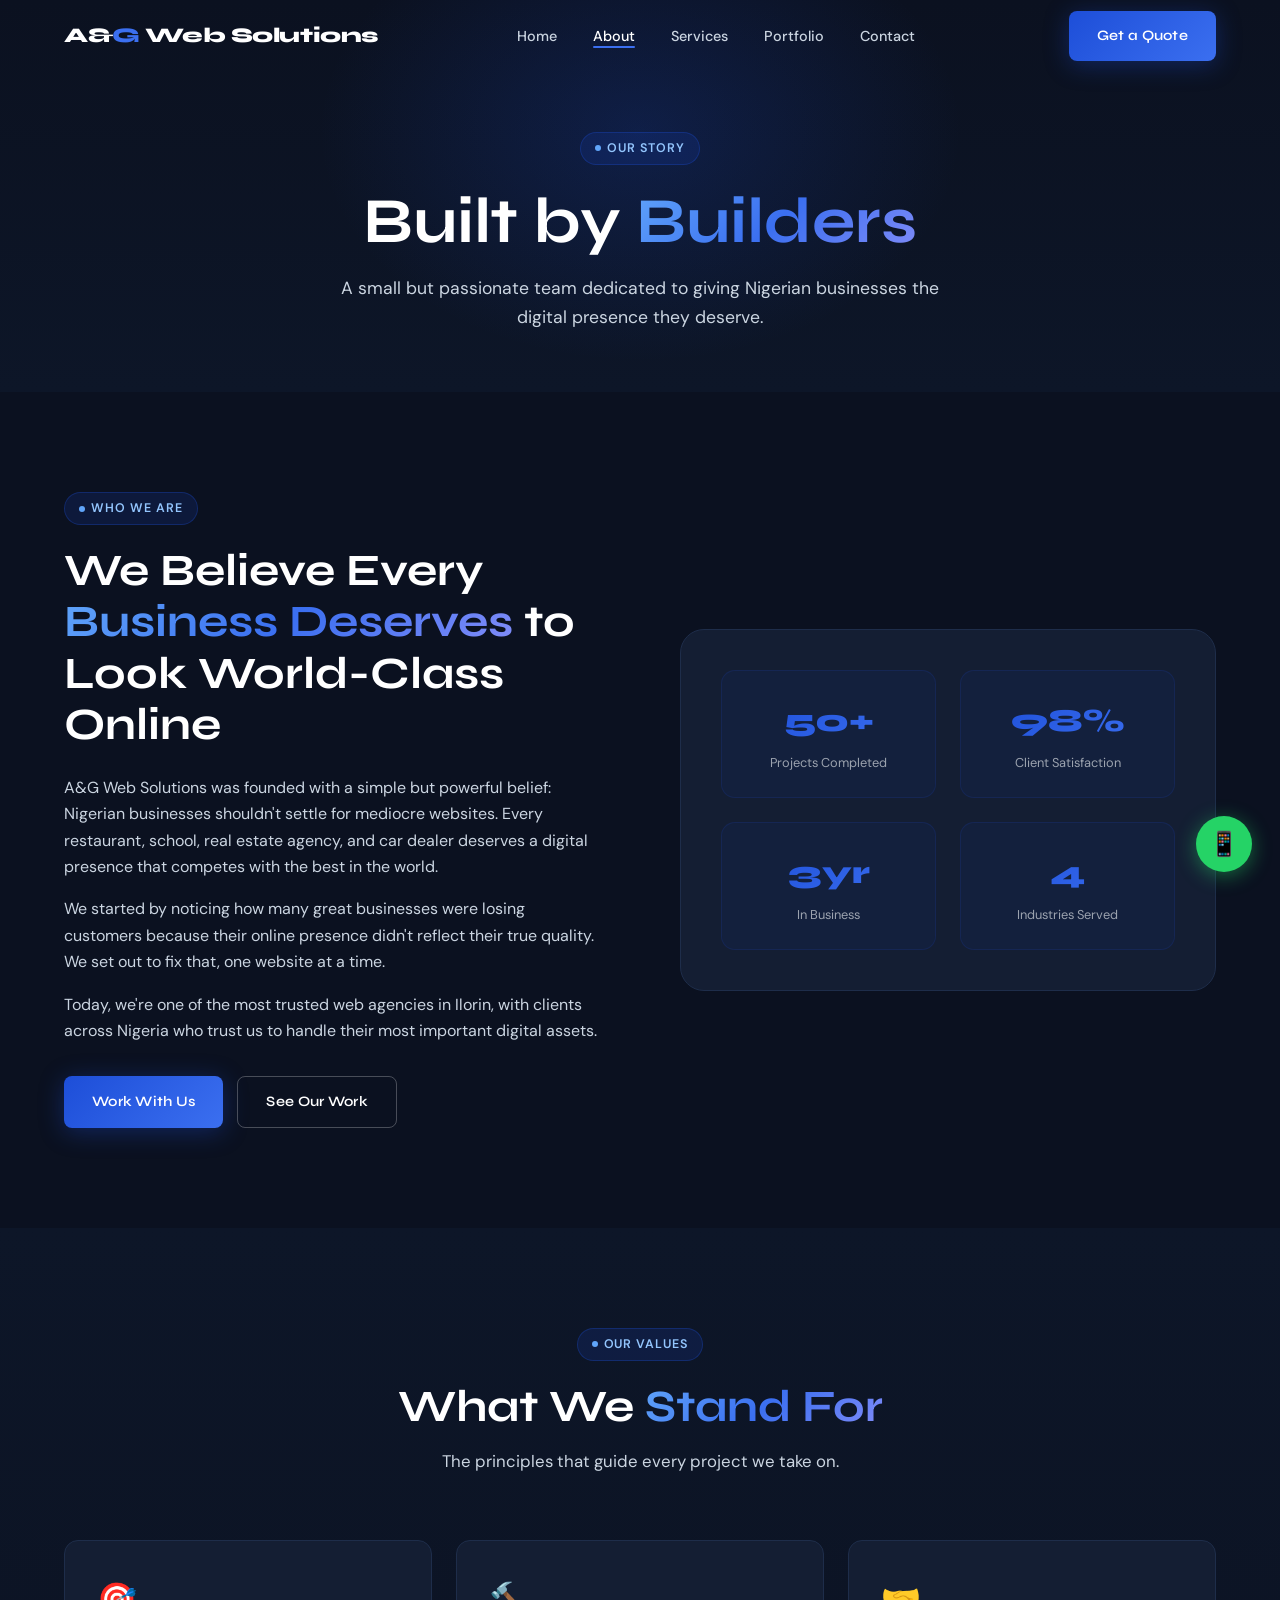
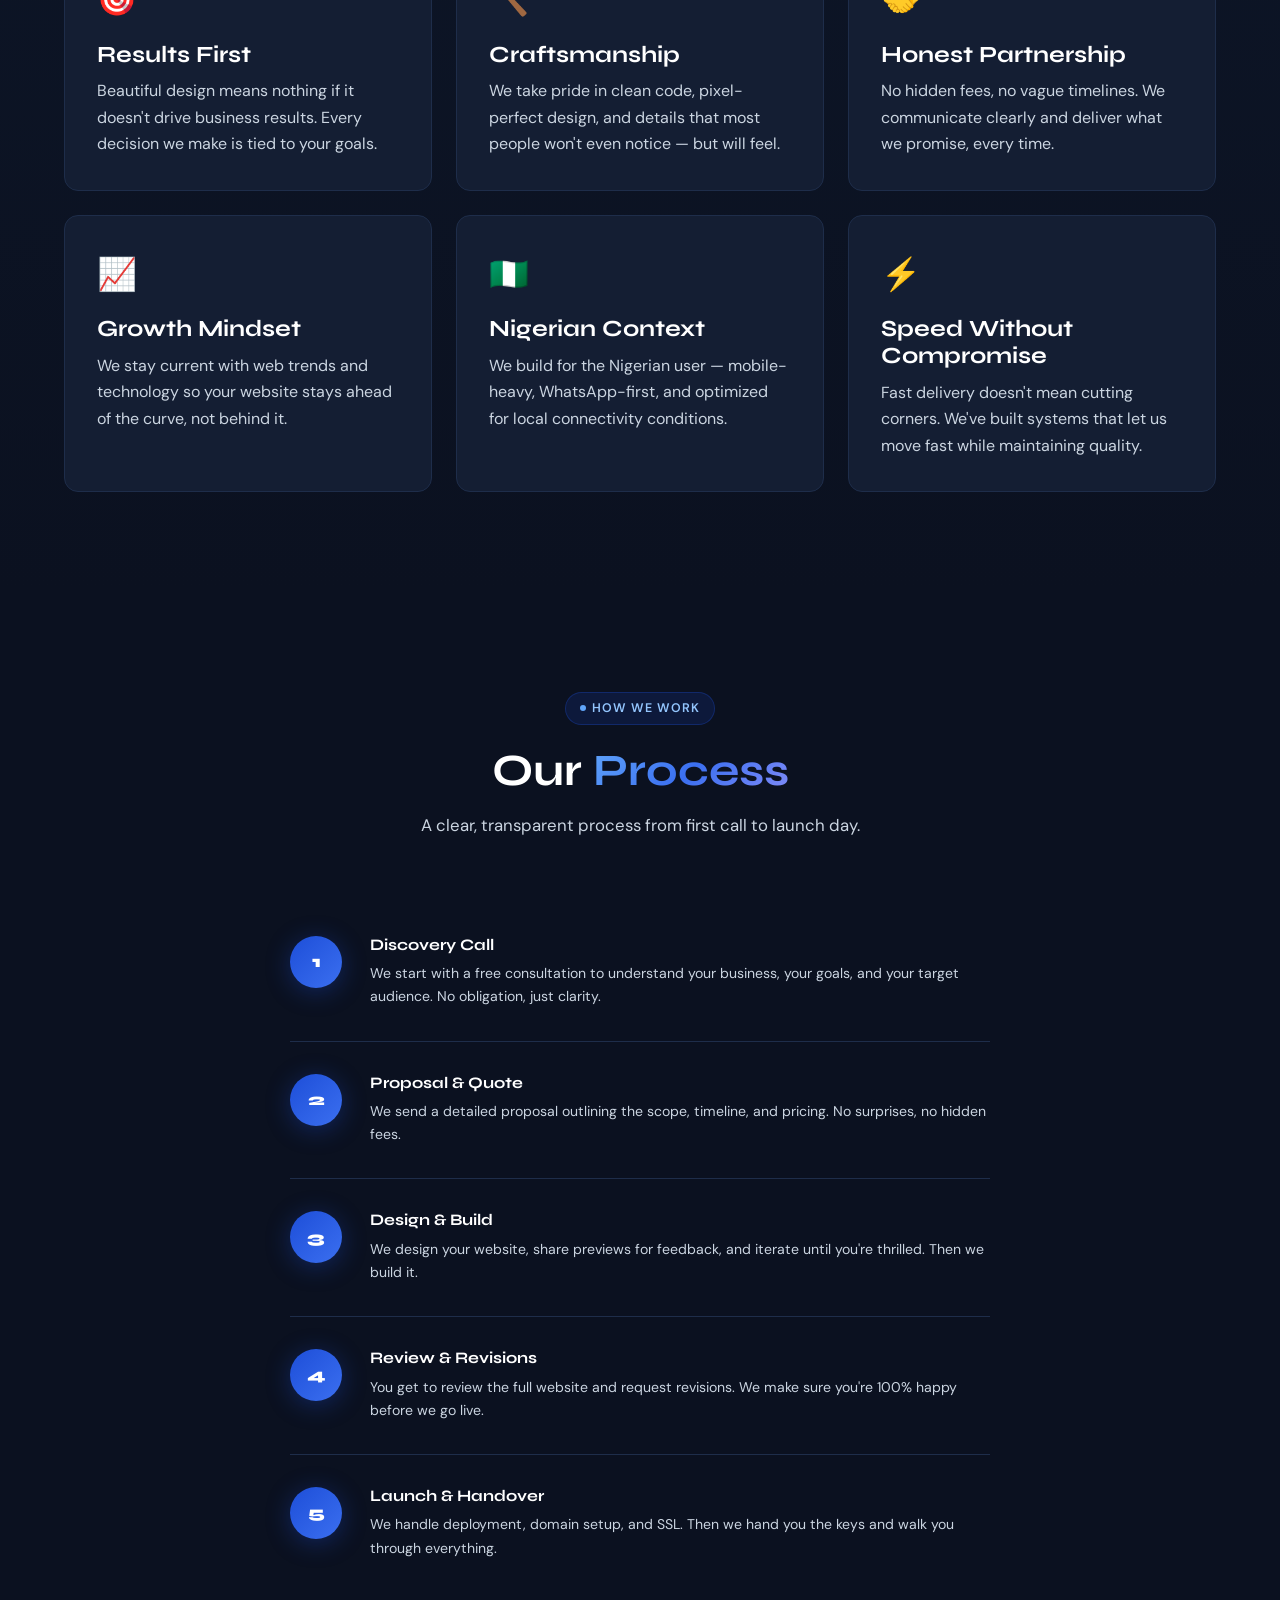
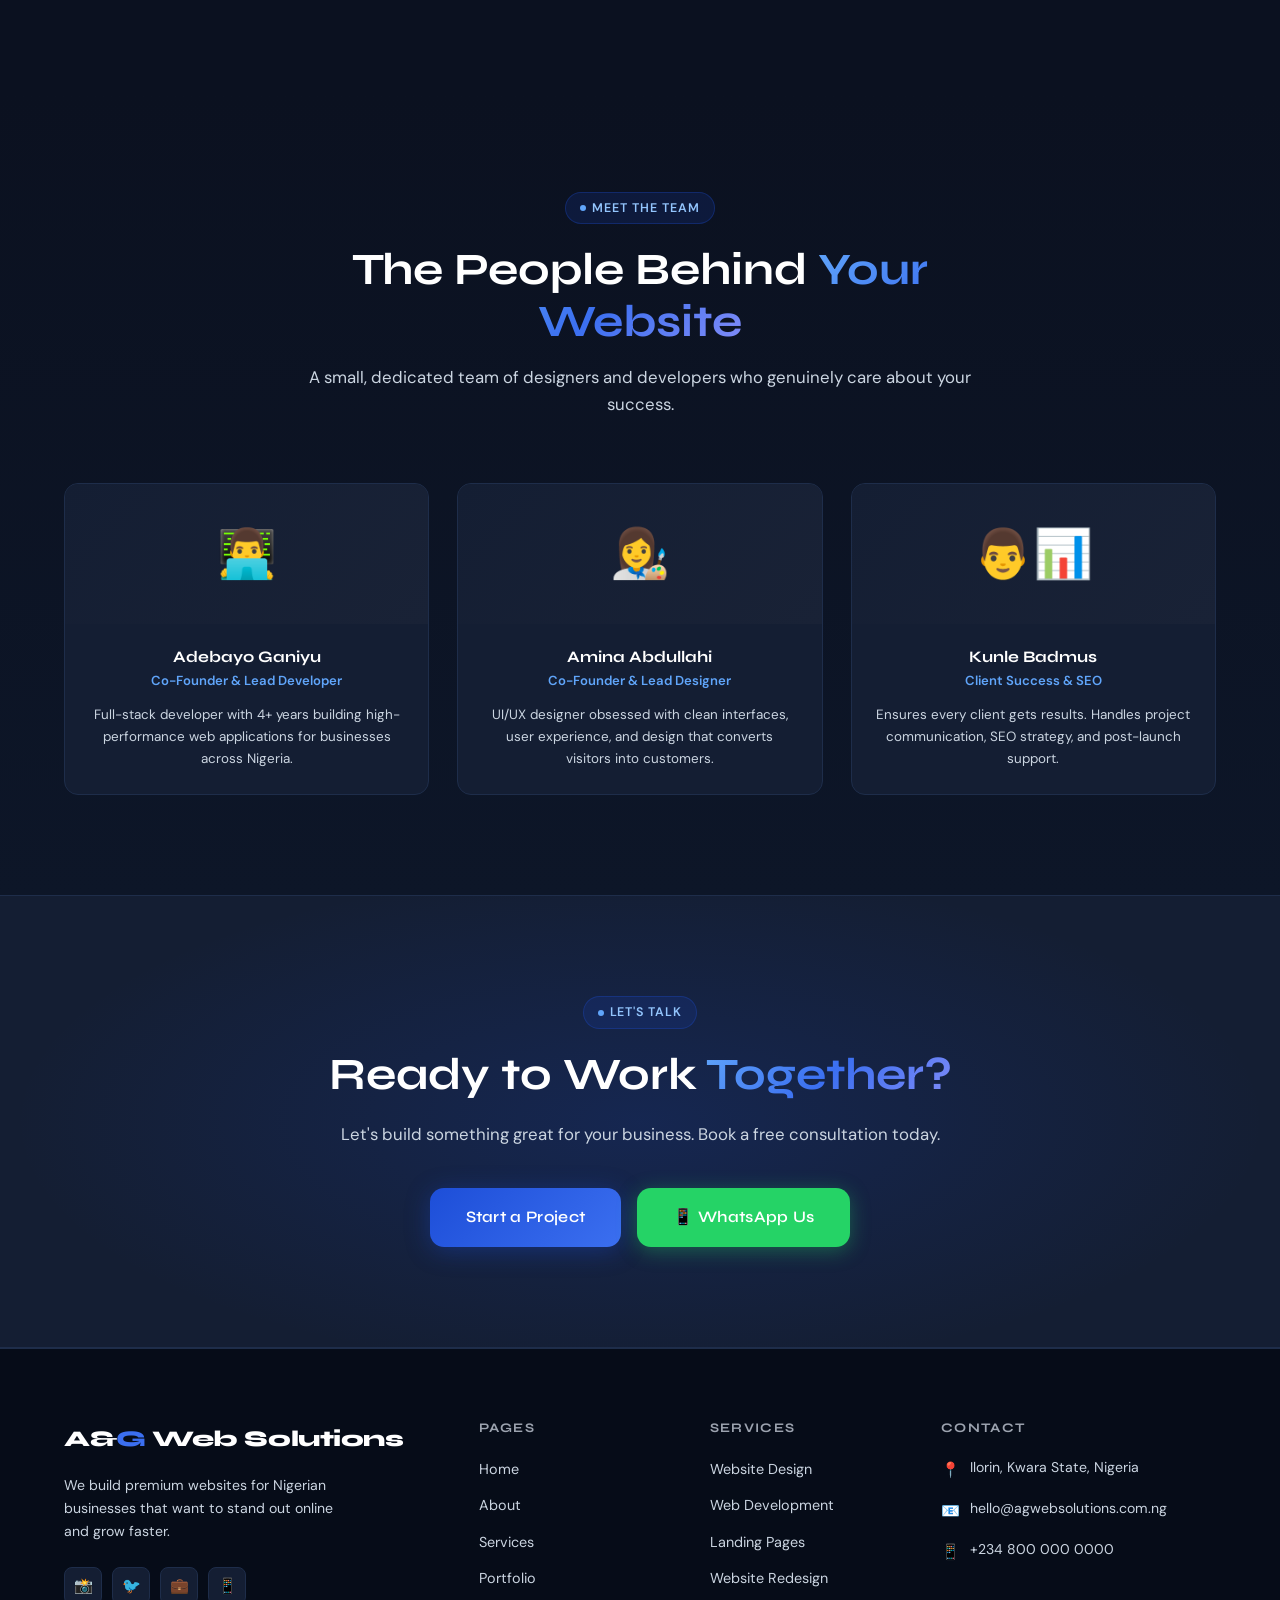
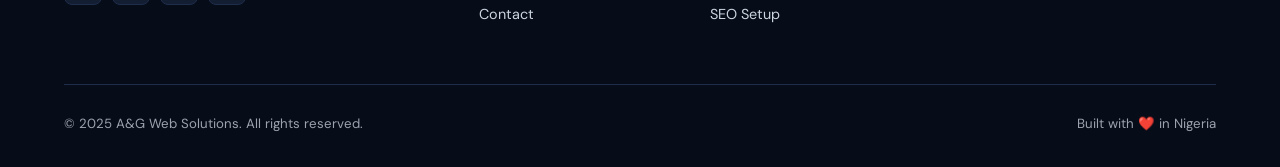
==== agency-portfolio/agency-portfolio/about.html @ fad6b9e7 "#1" ====
<!DOCTYPE html>
<html lang="en">
<head>
  <meta charset="UTF-8"/>
  <meta name="viewport" content="width=device-width, initial-scale=1.0"/>
  <meta name="description" content="About A&G Web Solutions — Our story, mission, team, and process."/>
  <title>About Us | A&G Web Solutions</title>
  <link rel="stylesheet" href="css/style.css"/>
  <link rel="stylesheet" href="css/animations.css"/>
  <link rel="stylesheet" href="css/responsive.css"/>
</head>
<body>

<nav id="navbar">
  <div class="container">
    <div class="nav-inner">
      <a href="index.html" class="nav-logo">A&amp;<span>G</span> Web Solutions</a>
      <ul class="nav-links">
        <li><a href="index.html">Home</a></li>
        <li><a href="about.html" class="active">About</a></li>
        <li><a href="services.html">Services</a></li>
        <li><a href="portfolio.html">Portfolio</a></li>
        <li><a href="contact.html">Contact</a></li>
      </ul>
      <a href="contact.html" class="btn btn-primary nav-cta">Get a Quote</a>
      <button class="hamburger" aria-label="Menu"><span></span><span></span><span></span></button>
    </div>
  </div>
</nav>
<nav class="mobile-nav">
  <a href="index.html">Home</a><a href="about.html">About</a><a href="services.html">Services</a><a href="portfolio.html">Portfolio</a><a href="contact.html">Contact</a>
  <a href="contact.html" class="btn btn-primary">Get a Quote</a>
</nav>

<!-- Page Hero -->
<section class="page-hero">
  <div class="container">
    <div class="page-hero-content page-hero-anim">
      <span class="badge">Our Story</span>
      <h1>Built by <span class="gradient-text">Builders</span></h1>
      <p>A small but passionate team dedicated to giving Nigerian businesses the digital presence they deserve.</p>
    </div>
  </div>
</section>

<!-- Story Section -->
<section class="section-py">
  <div class="container">
    <div class="about-story">
      <div class="about-story-text">
        <span class="badge reveal">Who We Are</span>
        <h2 class="reveal">We Believe Every <span class="gradient-text">Business Deserves</span> to Look World-Class Online</h2>
        <p class="reveal">A&G Web Solutions was founded with a simple but powerful belief: Nigerian businesses shouldn't settle for mediocre websites. Every restaurant, school, real estate agency, and car dealer deserves a digital presence that competes with the best in the world.</p>
        <p class="reveal">We started by noticing how many great businesses were losing customers because their online presence didn't reflect their true quality. We set out to fix that, one website at a time.</p>
        <p class="reveal">Today, we're one of the most trusted web agencies in Ilorin, with clients across Nigeria who trust us to handle their most important digital assets.</p>
        <div style="display:flex;gap:14px;margin-top:32px" class="reveal">
          <a href="contact.html" class="btn btn-primary">Work With Us</a>
          <a href="portfolio.html" class="btn btn-outline">See Our Work</a>
        </div>
      </div>
      <div class="story-visual reveal-right">
        <div class="story-card">
          <div class="story-metrics">
            <div class="metric">
              <div class="metric-val">50+</div>
              <div class="metric-label">Projects Completed</div>
            </div>
            <div class="metric">
              <div class="metric-val">98%</div>
              <div class="metric-label">Client Satisfaction</div>
            </div>
            <div class="metric">
              <div class="metric-val">3yr</div>
              <div class="metric-label">In Business</div>
            </div>
            <div class="metric">
              <div class="metric-val">4</div>
              <div class="metric-label">Industries Served</div>
            </div>
          </div>
        </div>
      </div>
    </div>
  </div>
</section>

<!-- Mission & Values -->
<section class="section-py" style="background:linear-gradient(180deg,#0D1628 0%,var(--navy) 100%)">
  <div class="container">
    <div class="section-header reveal">
      <span class="badge">Our Values</span>
      <h2>What We <span class="gradient-text">Stand For</span></h2>
      <p>The principles that guide every project we take on.</p>
    </div>
    <div class="values-grid">
      <div class="value-card reveal delay-1">
        <div class="icon">🎯</div>
        <h3>Results First</h3>
        <p>Beautiful design means nothing if it doesn't drive business results. Every decision we make is tied to your goals.</p>
      </div>
      <div class="value-card reveal delay-2">
        <div class="icon">🔨</div>
        <h3>Craftsmanship</h3>
        <p>We take pride in clean code, pixel-perfect design, and details that most people won't even notice — but will feel.</p>
      </div>
      <div class="value-card reveal delay-3">
        <div class="icon">🤝</div>
        <h3>Honest Partnership</h3>
        <p>No hidden fees, no vague timelines. We communicate clearly and deliver what we promise, every time.</p>
      </div>
      <div class="value-card reveal delay-1">
        <div class="icon">📈</div>
        <h3>Growth Mindset</h3>
        <p>We stay current with web trends and technology so your website stays ahead of the curve, not behind it.</p>
      </div>
      <div class="value-card reveal delay-2">
        <div class="icon">🇳🇬</div>
        <h3>Nigerian Context</h3>
        <p>We build for the Nigerian user — mobile-heavy, WhatsApp-first, and optimized for local connectivity conditions.</p>
      </div>
      <div class="value-card reveal delay-3">
        <div class="icon">⚡</div>
        <h3>Speed Without Compromise</h3>
        <p>Fast delivery doesn't mean cutting corners. We've built systems that let us move fast while maintaining quality.</p>
      </div>
    </div>
  </div>
</section>

<!-- Process -->
<section class="section-py">
  <div class="container">
    <div class="section-header reveal">
      <span class="badge">How We Work</span>
      <h2>Our <span class="gradient-text">Process</span></h2>
      <p>A clear, transparent process from first call to launch day.</p>
    </div>
    <div class="process-steps">
      <div class="step reveal">
        <div class="step-num">1</div>
        <div class="step-content">
          <h3>Discovery Call</h3>
          <p>We start with a free consultation to understand your business, your goals, and your target audience. No obligation, just clarity.</p>
        </div>
      </div>
      <div class="step reveal">
        <div class="step-num">2</div>
        <div class="step-content">
          <h3>Proposal &amp; Quote</h3>
          <p>We send a detailed proposal outlining the scope, timeline, and pricing. No surprises, no hidden fees.</p>
        </div>
      </div>
      <div class="step reveal">
        <div class="step-num">3</div>
        <div class="step-content">
          <h3>Design &amp; Build</h3>
          <p>We design your website, share previews for feedback, and iterate until you're thrilled. Then we build it.</p>
        </div>
      </div>
      <div class="step reveal">
        <div class="step-num">4</div>
        <div class="step-content">
          <h3>Review &amp; Revisions</h3>
          <p>You get to review the full website and request revisions. We make sure you're 100% happy before we go live.</p>
        </div>
      </div>
      <div class="step reveal">
        <div class="step-num">5</div>
        <div class="step-content">
          <h3>Launch &amp; Handover</h3>
          <p>We handle deployment, domain setup, and SSL. Then we hand you the keys and walk you through everything.</p>
        </div>
      </div>
    </div>
  </div>
</section>

<!-- Team -->
<section class="section-py" style="background:linear-gradient(180deg,var(--navy) 0%,#0D1628 100%)">
  <div class="container">
    <div class="section-header reveal">
      <span class="badge">Meet the Team</span>
      <h2>The People Behind <span class="gradient-text">Your Website</span></h2>
      <p>A small, dedicated team of designers and developers who genuinely care about your success.</p>
    </div>
    <div class="team-grid">
      <div class="team-card reveal delay-1">
        <div class="team-avatar">👨‍💻</div>
        <div class="team-info">
          <h3>Adebayo Ganiyu</h3>
          <div class="team-role">Co-Founder &amp; Lead Developer</div>
          <p>Full-stack developer with 4+ years building high-performance web applications for businesses across Nigeria.</p>
        </div>
      </div>
      <div class="team-card reveal delay-2">
        <div class="team-avatar">👩‍🎨</div>
        <div class="team-info">
          <h3>Amina Abdullahi</h3>
          <div class="team-role">Co-Founder &amp; Lead Designer</div>
          <p>UI/UX designer obsessed with clean interfaces, user experience, and design that converts visitors into customers.</p>
        </div>
      </div>
      <div class="team-card reveal delay-3">
        <div class="team-avatar">👨‍📊</div>
        <div class="team-info">
          <h3>Kunle Badmus</h3>
          <div class="team-role">Client Success &amp; SEO</div>
          <p>Ensures every client gets results. Handles project communication, SEO strategy, and post-launch support.</p>
        </div>
      </div>
    </div>
  </div>
</section>

<!-- CTA -->
<section class="cta-banner">
  <div class="container">
    <div class="cta-inner reveal">
      <span class="badge">Let's Talk</span>
      <h2>Ready to Work <span class="gradient-text">Together?</span></h2>
      <p>Let's build something great for your business. Book a free consultation today.</p>
      <div class="cta-btns">
        <a href="contact.html" class="btn btn-primary btn-lg">Start a Project</a>
        <a href="https://wa.me/2348000000000" class="btn btn-whatsapp btn-lg" target="_blank" rel="noopener">📱 WhatsApp Us</a>
      </div>
    </div>
  </div>
</section>

<footer>
  <div class="container">
    <div class="footer-grid">
      <div class="footer-brand">
        <a href="index.html" class="nav-logo">A&amp;<span>G</span> Web Solutions</a>
        <p>We build premium websites for Nigerian businesses that want to stand out online and grow faster.</p>
        <div class="footer-social">
          <a href="#" class="social-btn">📸</a><a href="#" class="social-btn">🐦</a><a href="#" class="social-btn">💼</a><a href="#" class="social-btn">📱</a>
        </div>
      </div>
      <div class="footer-col"><h5>Pages</h5><ul><li><a href="index.html">Home</a></li><li><a href="about.html">About</a></li><li><a href="services.html">Services</a></li><li><a href="portfolio.html">Portfolio</a></li><li><a href="contact.html">Contact</a></li></ul></div>
      <div class="footer-col"><h5>Services</h5><ul><li><a href="services.html">Website Design</a></li><li><a href="services.html">Web Development</a></li><li><a href="services.html">Landing Pages</a></li><li><a href="services.html">Website Redesign</a></li><li><a href="services.html">SEO Setup</a></li></ul></div>
      <div class="footer-col"><h5>Contact</h5>
        <div class="footer-contact-item"><span class="icon">📍</span><p>Ilorin, Kwara State, Nigeria</p></div>
        <div class="footer-contact-item"><span class="icon">📧</span><p>hello@agwebsolutions.com.ng</p></div>
        <div class="footer-contact-item"><span class="icon">📱</span><p>+234 800 000 0000</p></div>
      </div>
    </div>
    <div class="footer-bottom"><p>&copy; 2025 A&amp;G Web Solutions. All rights reserved.</p><p>Built with ❤️ in Nigeria</p></div>
  </div>
</footer>
<a href="https://wa.me/2348000000000" class="wa-float" target="_blank" rel="noopener">📱</a>
<script src="js/navbar.js"></script><script src="js/animations.js"></script><script src="js/main.js"></script>
</body>
</html>
---- agency-portfolio/agency-portfolio/css/style.css ----
/* ============================================================
   A&G WEB SOLUTIONS — style.css
   ============================================================ */
@import url('https://fonts.googleapis.com/css2?family=Syne:wght@400;500;600;700;800&family=DM+Sans:ital,wght@0,300;0,400;0,500;0,600;1,400&display=swap');

/* ── Variables ─────────────────────────────────────────── */
:root {
  --blue:        #1D4ED8;
  --blue-light:  #3B6FF0;
  --blue-dark:   #1239B0;
  --navy:        #0B1120;
  --navy-mid:    #111827;
  --navy-card:   #141E33;
  --navy-border: #1E2D4A;
  --white:       #FFFFFF;
  --text-muted:  #9CA3AF;
  --text-body:   #CBD5E1;
  --success:     #10B981;
  --gradient-primary: linear-gradient(135deg, #1D4ED8 0%, #3B6FF0 100%);
  --gradient-dark:    linear-gradient(180deg, #0B1120 0%, #0D1628 100%);
  --gradient-card:    linear-gradient(135deg, #141E33 0%, #192236 100%);
  --shadow-sm:  0 1px 3px rgba(0,0,0,0.4);
  --shadow-md:  0 4px 16px rgba(0,0,0,0.5);
  --shadow-lg:  0 8px 32px rgba(0,0,0,0.6);
  --shadow-blue: 0 4px 24px rgba(29,78,216,0.35);
  --radius-sm: 8px;
  --radius-md: 14px;
  --radius-lg: 24px;
  --transition: 0.25s ease;
  --transition-slow: 0.45s cubic-bezier(0.23,1,0.32,1);
  --font-display: 'Syne', sans-serif;
  --font-body:    'DM Sans', sans-serif;
  --nav-height: 72px;
  --container:  1200px;
  --section-py: 100px;
}

/* ── Reset ─────────────────────────────────────────────── */
*,*::before,*::after{box-sizing:border-box;margin:0;padding:0}
html{scroll-behavior:smooth;font-size:16px}
body{font-family:var(--font-body);background:var(--navy);color:var(--white);line-height:1.65;overflow-x:hidden;-webkit-font-smoothing:antialiased}
img{max-width:100%;display:block}
a{text-decoration:none;color:inherit}
ul{list-style:none}
button{cursor:pointer;border:none;background:none;font-family:inherit}
input,textarea,select{font-family:inherit}

/* ── Typography ─────────────────────────────────────────── */
h1,h2,h3,h4,h5{font-family:var(--font-display);font-weight:700;line-height:1.15}
h1{font-size:clamp(2.4rem,5.5vw,4rem)}
h2{font-size:clamp(1.9rem,4vw,2.8rem)}
h3{font-size:clamp(1.1rem,2.5vw,1.45rem)}
h4{font-size:1.1rem}
p{color:var(--text-body)}

/* ── Utilities ──────────────────────────────────────────── */
.container{max-width:var(--container);margin:0 auto;padding:0 24px}
.section-py{padding:var(--section-py) 0}
.text-center{text-align:center}

.badge{display:inline-flex;align-items:center;gap:6px;background:rgba(29,78,216,0.15);border:1px solid rgba(29,78,216,0.3);color:#93C5FD;font-size:.78rem;font-weight:600;letter-spacing:.08em;text-transform:uppercase;padding:5px 14px;border-radius:100px;margin-bottom:20px}
.badge::before{content:'';width:6px;height:6px;border-radius:50%;background:#60A5FA;animation:pulseDot 1.8s ease-in-out infinite}

.section-header{text-align:center;max-width:680px;margin:0 auto 64px}
.section-header p{margin-top:16px;font-size:1.05rem}

.gradient-text{background:linear-gradient(135deg,#60A5FA 0%,#3B6FF0 50%,#818CF8 100%);-webkit-background-clip:text;-webkit-text-fill-color:transparent;background-clip:text}

/* ── Buttons ────────────────────────────────────────────── */
.btn{display:inline-flex;align-items:center;gap:8px;font-family:var(--font-display);font-size:.9rem;font-weight:600;padding:13px 28px;border-radius:var(--radius-sm);transition:all var(--transition);letter-spacing:.02em;white-space:nowrap}
.btn-primary{background:var(--gradient-primary);color:var(--white);box-shadow:var(--shadow-blue)}
.btn-primary:hover{transform:translateY(-2px);box-shadow:0 6px 32px rgba(29,78,216,.5)}
.btn-outline{background:transparent;color:var(--white);border:1.5px solid rgba(255,255,255,.25)}
.btn-outline:hover{background:rgba(255,255,255,.06);border-color:rgba(255,255,255,.5);transform:translateY(-2px)}
.btn-ghost{background:transparent;color:#93C5FD;padding:0;font-size:.9rem}
.btn-ghost svg,.btn-ghost .arrow{transition:transform var(--transition)}
.btn-ghost:hover .arrow{transform:translateX(4px)}
.btn-whatsapp{background:#25D366;color:var(--white);box-shadow:0 4px 20px rgba(37,211,102,.35)}
.btn-whatsapp:hover{background:#1DB954;transform:translateY(-2px);box-shadow:0 6px 28px rgba(37,211,102,.5)}
.btn-lg{padding:16px 36px;font-size:1rem;border-radius:var(--radius-md)}
.btn-full{width:100%;justify-content:center}

/* ── Navbar ─────────────────────────────────────────────── */
#navbar{position:fixed;top:0;left:0;right:0;height:var(--nav-height);z-index:1000;transition:all var(--transition)}
#navbar.scrolled{background:rgba(11,17,32,.93);backdrop-filter:blur(16px);-webkit-backdrop-filter:blur(16px);border-bottom:1px solid var(--navy-border);box-shadow:0 4px 24px rgba(0,0,0,.4)}
.nav-inner{display:flex;align-items:center;justify-content:space-between;height:var(--nav-height)}
.nav-logo{font-family:var(--font-display);font-size:1.3rem;font-weight:800;letter-spacing:-.02em}
.nav-logo span{color:var(--blue-light)}
.nav-links{display:flex;align-items:center;gap:36px}
.nav-links a{font-size:.9rem;font-weight:500;color:var(--text-body);transition:color var(--transition);position:relative}
.nav-links a::after{content:'';position:absolute;bottom:-3px;left:0;width:0;height:2px;background:var(--blue-light);border-radius:2px;transition:width var(--transition)}
.nav-links a:hover,.nav-links a.active{color:var(--white)}
.nav-links a:hover::after,.nav-links a.active::after{width:100%}
.nav-cta{margin-left:16px}

.hamburger{display:none;flex-direction:column;gap:5px;padding:8px;cursor:pointer;z-index:1001}
.hamburger span{display:block;width:24px;height:2px;background:var(--white);border-radius:2px;transition:all .3s ease}
.hamburger.open span:nth-child(1){transform:translateY(7px) rotate(45deg)}
.hamburger.open span:nth-child(2){opacity:0;transform:scaleX(0)}
.hamburger.open span:nth-child(3){transform:translateY(-7px) rotate(-45deg)}

.mobile-nav{display:none;position:fixed;top:var(--nav-height);left:0;right:0;background:rgba(11,17,32,.97);backdrop-filter:blur(20px);border-bottom:1px solid var(--navy-border);padding:24px;flex-direction:column;gap:8px;z-index:999;transform:translateY(-10px);opacity:0;transition:all .3s ease}
.mobile-nav.open{display:flex;transform:translateY(0);opacity:1}
.mobile-nav a{display:block;padding:14px 16px;font-family:var(--font-display);font-weight:600;font-size:1rem;color:var(--text-body);border-radius:var(--radius-sm);transition:all var(--transition)}
.mobile-nav a:hover{background:rgba(29,78,216,.12);color:var(--white)}
.mobile-nav .btn{width:100%;justify-content:center;margin-top:8px}

/* ── Hero ───────────────────────────────────────────────── */
.hero{min-height:100vh;display:flex;align-items:center;padding-top:var(--nav-height);position:relative;overflow:hidden}
.hero-bg{position:absolute;inset:0;background:var(--gradient-dark);z-index:0}
.hero-bg::before{content:'';position:absolute;top:-20%;left:50%;transform:translateX(-50%);width:900px;height:600px;background:radial-gradient(ellipse,rgba(29,78,216,.22) 0%,transparent 70%);pointer-events:none}
.hero-bg::after{content:'';position:absolute;bottom:0;left:0;right:0;height:200px;background:linear-gradient(to top,var(--navy),transparent)}
.hero-grid-bg{position:absolute;inset:0;background-image:linear-gradient(rgba(29,78,216,.05) 1px,transparent 1px),linear-gradient(90deg,rgba(29,78,216,.05) 1px,transparent 1px);background-size:60px 60px;mask-image:radial-gradient(ellipse 80% 60% at 50% 40%,black 30%,transparent 80%)}
.hero-content{position:relative;z-index:1;display:grid;grid-template-columns:1fr 1fr;gap:64px;align-items:center;padding:80px 0}
.hero-eyebrow{display:inline-flex;align-items:center;gap:8px;background:rgba(29,78,216,.12);border:1px solid rgba(29,78,216,.28);color:#93C5FD;font-size:.78rem;font-weight:600;letter-spacing:.1em;text-transform:uppercase;padding:6px 16px;border-radius:100px;margin-bottom:24px}
.hero-title{margin-bottom:24px}
.hero-sub{font-size:1.1rem;color:var(--text-body);max-width:520px;margin-bottom:40px;line-height:1.75}
.hero-btns{display:flex;gap:14px;flex-wrap:wrap}
.hero-stats{display:flex;gap:36px;margin-top:56px;padding-top:40px;border-top:1px solid var(--navy-border)}
.stat-num{font-family:var(--font-display);font-size:1.8rem;font-weight:800;color:var(--white)}
.stat-label{font-size:.82rem;color:var(--text-muted);margin-top:2px}

/* hero mockup */
.hero-visual{position:relative;display:flex;justify-content:center;align-items:center}
.mockup-wrapper{position:relative;width:100%;max-width:520px}
.mockup-browser{background:var(--navy-card);border:1px solid var(--navy-border);border-radius:14px;overflow:hidden;box-shadow:var(--shadow-lg),0 0 60px rgba(29,78,216,.15);animation:floatY 5s ease-in-out infinite}
.mockup-bar{display:flex;align-items:center;gap:6px;padding:12px 16px;background:rgba(255,255,255,.03);border-bottom:1px solid var(--navy-border)}
.mockup-dot{width:10px;height:10px;border-radius:50%}
.mockup-dot:nth-child(1){background:#FF6060}
.mockup-dot:nth-child(2){background:#FFB946}
.mockup-dot:nth-child(3){background:#3DD68C}
.mockup-url{flex:1;background:rgba(255,255,255,.06);border-radius:6px;height:22px;margin-left:8px;display:flex;align-items:center;padding:0 10px;font-size:.72rem;color:var(--text-muted)}
.mockup-screen{padding:24px;min-height:280px;background:var(--gradient-card);display:flex;flex-direction:column;gap:14px}
.ms-hero-bar{height:22px;background:var(--gradient-primary);border-radius:6px;width:75%}
.ms-line{height:10px;background:rgba(255,255,255,.08);border-radius:4px}
.ms-line.short{width:55%}
.ms-line.medium{width:70%}
.ms-cards{display:grid;grid-template-columns:repeat(3,1fr);gap:10px;margin-top:8px}
.ms-card{height:72px;background:rgba(29,78,216,.15);border:1px solid rgba(29,78,216,.25);border-radius:8px}
.ms-btn-row{display:flex;gap:8px;margin-top:4px}
.ms-btn{height:30px;border-radius:6px;background:var(--gradient-primary);width:100px}
.ms-btn.ghost{background:rgba(255,255,255,.07);width:80px}

.mockup-mobile{position:absolute;bottom:-30px;right:-30px;width:110px;background:var(--navy-card);border:1px solid var(--navy-border);border-radius:18px;overflow:hidden;box-shadow:var(--shadow-md),0 0 30px rgba(29,78,216,.2);animation:floatY 5s ease-in-out infinite 1.5s}
.mm-notch{height:8px;background:var(--navy);display:flex;justify-content:center;align-items:center}
.mm-notch::after{content:'';width:32px;height:4px;background:var(--navy-border);border-radius:2px}
.mm-screen{padding:10px 8px;background:var(--gradient-card);min-height:160px;display:flex;flex-direction:column;gap:7px}
.mm-bar{height:10px;background:var(--gradient-primary);border-radius:3px;width:80%}
.mm-line{height:6px;background:rgba(255,255,255,.08);border-radius:3px}
.mm-line.short{width:55%}
.mm-img{height:50px;background:rgba(29,78,216,.2);border-radius:6px;margin:4px 0}
.floating-badge{position:absolute;top:20px;left:-20px;background:rgba(16,185,129,.15);border:1px solid rgba(16,185,129,.35);color:#34D399;font-size:.75rem;font-weight:600;padding:8px 14px;border-radius:100px;display:flex;align-items:center;gap:6px;animation:floatY 4s ease-in-out infinite .8s;backdrop-filter:blur(8px)}
.floating-badge::before{content:'';width:7px;height:7px;border-radius:50%;background:#10B981;box-shadow:0 0 6px #10B981}

/* ── Trust Strip ────────────────────────────────────────── */
.trust-strip{background:var(--navy-card);border-top:1px solid var(--navy-border);border-bottom:1px solid var(--navy-border);padding:36px 0}
.trust-grid{display:grid;grid-template-columns:repeat(6,1fr);gap:24px;align-items:center}
.trust-item{display:flex;flex-direction:column;align-items:center;gap:10px;text-align:center}
.trust-icon{width:48px;height:48px;border-radius:var(--radius-sm);background:rgba(29,78,216,.12);border:1px solid rgba(29,78,216,.2);display:flex;align-items:center;justify-content:center;color:#60A5FA;font-size:1.3rem}
.trust-label{font-family:var(--font-display);font-size:.78rem;font-weight:600;color:var(--text-body)}

/* ── Services ───────────────────────────────────────────── */
.services-grid{display:grid;grid-template-columns:repeat(3,1fr);gap:24px}
.service-card{background:var(--gradient-card);border:1px solid var(--navy-border);border-radius:var(--radius-md);padding:36px 28px;transition:all var(--transition-slow);position:relative;overflow:hidden}
.service-card:hover{transform:translateY(-6px);border-color:rgba(29,78,216,.5);box-shadow:var(--shadow-blue)}
.service-icon{width:56px;height:56px;border-radius:var(--radius-sm);background:rgba(29,78,216,.15);border:1px solid rgba(29,78,216,.25);display:flex;align-items:center;justify-content:center;font-size:1.5rem;margin-bottom:20px;transition:all var(--transition)}
.service-card:hover .service-icon{background:var(--blue);border-color:var(--blue);box-shadow:0 4px 20px rgba(29,78,216,.4)}
.service-card h3{margin-bottom:12px;font-size:1.1rem}
.service-card p{font-size:.9rem;line-height:1.65}

/* ── Industries ─────────────────────────────────────────── */
.industries-grid{display:grid;grid-template-columns:repeat(4,1fr);gap:24px}
.industry-card{background:var(--navy-card);border:1px solid var(--navy-border);border-radius:var(--radius-md);overflow:hidden;transition:all var(--transition-slow)}
.industry-card:hover{transform:translateY(-6px);border-color:rgba(29,78,216,.4);box-shadow:var(--shadow-blue)}
.industry-thumb{height:160px;display:flex;align-items:center;justify-content:center;font-size:3.5rem;position:relative}
.industry-thumb.rest {background:linear-gradient(135deg,#1E293B,#0F172A)}
.industry-thumb.real {background:linear-gradient(135deg,#1E2D3D,#0F2033)}
.industry-thumb.school{background:linear-gradient(135deg,#1A2E40,#0F1F2F)}
.industry-thumb.auto {background:linear-gradient(135deg,#1E293B,#151F2E)}
.industry-body{padding:24px}
.industry-body h3{margin-bottom:10px;font-size:1.05rem}
.industry-body p{font-size:.87rem;margin-bottom:20px}

/* ── Portfolio Grid (homepage) ──────────────────────────── */
.portfolio-grid{display:grid;grid-template-columns:repeat(2,1fr);gap:28px}
.project-card{background:var(--navy-card);border:1px solid var(--navy-border);border-radius:var(--radius-md);overflow:hidden;transition:all var(--transition-slow)}
.project-card:hover{transform:translateY(-5px);border-color:rgba(29,78,216,.4);box-shadow:var(--shadow-blue)}
.project-thumb{height:220px;position:relative;overflow:hidden;display:flex;align-items:center;justify-content:center}
.project-thumb.t1{background:linear-gradient(135deg,#1A1A2E,#16213E,#0F3460)}
.project-thumb.t2{background:linear-gradient(135deg,#0F2027,#203A43,#2C5364)}
.project-thumb.t3{background:linear-gradient(135deg,#1D3557,#457B9D,#1D3557)}
.project-thumb.t4{background:linear-gradient(135deg,#0B0C10,#1F2833,#0B0C10)}
.project-preview{width:78%;background:rgba(255,255,255,.04);border:1px solid rgba(255,255,255,.08);border-radius:10px;overflow:hidden}
.pp-top{height:24px;background:rgba(255,255,255,.06);display:flex;align-items:center;padding:0 10px;gap:5px}
.pp-dot{width:7px;height:7px;border-radius:50%;background:rgba(255,255,255,.2)}
.pp-body{padding:16px;display:flex;flex-direction:column;gap:8px}
.pp-h{height:14px;background:var(--gradient-primary);border-radius:4px;width:70%}
.pp-l{height:7px;background:rgba(255,255,255,.07);border-radius:3px}
.pp-l.s{width:55%}
.pp-btns{display:flex;gap:7px;margin-top:4px}
.pp-btn{height:22px;width:70px;background:var(--gradient-primary);border-radius:4px;opacity:.8}
.pp-btn.g{background:rgba(255,255,255,.07);width:55px}
.pp-cards{display:grid;grid-template-columns:repeat(3,1fr);gap:7px}
.pp-card{height:44px;background:rgba(29,78,216,.15);border:1px solid rgba(29,78,216,.2);border-radius:5px}
.project-overlay{position:absolute;inset:0;background:rgba(11,17,32,.7);display:flex;align-items:center;justify-content:center;opacity:0;transition:opacity var(--transition);backdrop-filter:blur(4px)}
.project-card:hover .project-overlay{opacity:1}
.project-info{padding:28px}
.project-tag{display:inline-block;background:rgba(29,78,216,.15);color:#93C5FD;font-size:.75rem;font-weight:600;padding:4px 12px;border-radius:100px;margin-bottom:12px;letter-spacing:.06em;text-transform:uppercase}
.project-info h3{margin-bottom:8px}
.project-info p{font-size:.88rem}

/* ── Why Choose Us ──────────────────────────────────────── */
.why-grid{display:grid;grid-template-columns:repeat(2,1fr);gap:20px}
.why-item{display:flex;gap:20px;background:var(--navy-card);border:1px solid var(--navy-border);border-radius:var(--radius-md);padding:28px;transition:all var(--transition)}
.why-item:hover{border-color:rgba(29,78,216,.4);transform:translateX(4px)}
.why-num{font-family:var(--font-display);font-size:2rem;font-weight:800;color:rgba(29,78,216,.25);line-height:1;min-width:48px}
.why-text h4{margin-bottom:8px;font-size:1rem}
.why-text p{font-size:.87rem}

/* ── Testimonials ───────────────────────────────────────── */
.testimonials-grid{display:grid;grid-template-columns:repeat(3,1fr);gap:24px}
.testi-card{background:var(--navy-card);border:1px solid var(--navy-border);border-radius:var(--radius-md);padding:32px 28px;position:relative;transition:all var(--transition)}
.testi-card::before{content:'"';position:absolute;top:16px;right:24px;font-size:5rem;line-height:1;color:rgba(29,78,216,.12);font-family:Georgia,serif}
.testi-card:hover{border-color:rgba(29,78,216,.3);transform:translateY(-4px)}
.testi-stars{color:#FBBF24;font-size:.85rem;letter-spacing:2px;margin-bottom:16px}
.testi-text{font-size:.92rem;line-height:1.7;margin-bottom:24px;font-style:italic;color:var(--text-body)}
.testi-author{display:flex;align-items:center;gap:14px}
.testi-avatar{width:44px;height:44px;border-radius:50%;display:flex;align-items:center;justify-content:center;font-family:var(--font-display);font-weight:700;font-size:.9rem;color:var(--white);flex-shrink:0}
.av1{background:linear-gradient(135deg,#1D4ED8,#3B6FF0)}
.av2{background:linear-gradient(135deg,#059669,#10B981)}
.av3{background:linear-gradient(135deg,#7C3AED,#A855F7)}
.testi-name{font-family:var(--font-display);font-size:.9rem;font-weight:700}
.testi-biz{font-size:.78rem;color:var(--text-muted);margin-top:2px}

/* ── FAQ ────────────────────────────────────────────────── */
.faq-list{max-width:780px;margin:0 auto;display:flex;flex-direction:column;gap:12px}
.faq-item{background:var(--navy-card);border:1px solid var(--navy-border);border-radius:var(--radius-md);overflow:hidden;transition:border-color var(--transition)}
.faq-item.open{border-color:rgba(29,78,216,.4)}
.faq-q{display:flex;justify-content:space-between;align-items:center;padding:22px 28px;cursor:pointer;user-select:none;font-family:var(--font-display);font-weight:600;font-size:.97rem;transition:color var(--transition);gap:16px}
.faq-q:hover{color:#93C5FD}
.faq-icon{width:28px;height:28px;border-radius:50%;border:1.5px solid var(--navy-border);display:flex;align-items:center;justify-content:center;flex-shrink:0;transition:all var(--transition);color:var(--text-muted);font-size:1.1rem;line-height:1}
.faq-item.open .faq-icon{background:var(--blue);border-color:var(--blue);color:var(--white);transform:rotate(45deg)}
.faq-a{max-height:0;overflow:hidden;transition:max-height .4s cubic-bezier(.23,1,.32,1)}
.faq-a-inner{padding:0 28px 24px;font-size:.92rem;color:var(--text-body);line-height:1.7}

/* ── CTA Banner ─────────────────────────────────────────── */
.cta-banner{position:relative;overflow:hidden;background:var(--navy-card);border-top:1px solid var(--navy-border);border-bottom:1px solid var(--navy-border)}
.cta-banner::before{content:'';position:absolute;inset:0;background:radial-gradient(ellipse 70% 80% at 50% 50%,rgba(29,78,216,.18) 0%,transparent 70%)}
.cta-inner{position:relative;z-index:1;text-align:center;padding:var(--section-py) 0;max-width:680px;margin:0 auto}
.cta-inner h2{margin-bottom:20px}
.cta-inner p{font-size:1.05rem;margin-bottom:40px}
.cta-btns{display:flex;gap:16px;justify-content:center;flex-wrap:wrap}

/* ── Footer ─────────────────────────────────────────────── */
footer{background:#060C18;border-top:1px solid var(--navy-border);padding:72px 0 32px}
.footer-grid{display:grid;grid-template-columns:2fr 1fr 1fr 1.5fr;gap:48px;margin-bottom:56px}
.footer-brand .nav-logo{font-size:1.4rem;margin-bottom:16px;display:block}
.footer-brand p{font-size:.88rem;max-width:280px;margin-bottom:24px}
.footer-social{display:flex;gap:10px}
.social-btn{width:38px;height:38px;border-radius:var(--radius-sm);background:var(--navy-card);border:1px solid var(--navy-border);display:flex;align-items:center;justify-content:center;font-size:.95rem;transition:all var(--transition)}
.social-btn:hover{background:var(--blue);border-color:var(--blue);transform:translateY(-2px)}
.footer-col h5{font-family:var(--font-display);font-size:.82rem;font-weight:700;letter-spacing:.1em;text-transform:uppercase;color:var(--text-muted);margin-bottom:20px}
.footer-col ul{display:flex;flex-direction:column;gap:10px}
.footer-col ul li a{font-size:.9rem;color:var(--text-body);transition:color var(--transition)}
.footer-col ul li a:hover{color:var(--white)}
.footer-contact-item{display:flex;gap:10px;margin-bottom:14px;align-items:flex-start}
.footer-contact-item .icon{color:#60A5FA;font-size:.95rem;margin-top:2px;flex-shrink:0}
.footer-contact-item p{font-size:.88rem}
.footer-bottom{border-top:1px solid var(--navy-border);padding-top:28px;display:flex;justify-content:space-between;align-items:center}
.footer-bottom p{font-size:.83rem;color:var(--text-muted)}

/* ── Page Hero (inner pages) ────────────────────────────── */
.page-hero{min-height:380px;display:flex;align-items:center;padding-top:var(--nav-height);position:relative;overflow:hidden;background:var(--gradient-dark);text-align:center}
.page-hero::before{content:'';position:absolute;top:-30%;left:50%;transform:translateX(-50%);width:700px;height:500px;background:radial-gradient(ellipse,rgba(29,78,216,.2) 0%,transparent 65%);pointer-events:none}
.page-hero-content{position:relative;z-index:1;width:100%;padding:60px 0}
.page-hero h1{margin-bottom:16px}
.page-hero p{font-size:1.1rem;max-width:600px;margin:0 auto}

/* ── About Page ─────────────────────────────────────────── */
.about-story{display:grid;grid-template-columns:1fr 1fr;gap:80px;align-items:center}
.about-story-text h2{margin-bottom:24px}
.about-story-text p{margin-bottom:16px}
.story-card{background:var(--navy-card);border:1px solid var(--navy-border);border-radius:var(--radius-lg);padding:40px;width:100%}
.story-metrics{display:grid;grid-template-columns:repeat(2,1fr);gap:24px}
.metric{text-align:center;padding:24px;background:rgba(29,78,216,.06);border:1px solid rgba(29,78,216,.15);border-radius:var(--radius-md)}
.metric-val{font-family:var(--font-display);font-size:2rem;font-weight:800;background:var(--gradient-primary);-webkit-background-clip:text;-webkit-text-fill-color:transparent;background-clip:text}
.metric-label{font-size:.8rem;color:var(--text-muted);margin-top:4px}
.values-grid{display:grid;grid-template-columns:repeat(3,1fr);gap:24px}
.value-card{background:var(--navy-card);border:1px solid var(--navy-border);border-radius:var(--radius-md);padding:32px;transition:all var(--transition)}
.value-card:hover{transform:translateY(-4px);border-color:rgba(29,78,216,.3)}
.value-card .icon{font-size:2rem;margin-bottom:16px}
.value-card h3{margin-bottom:10px}
.process-steps{display:flex;flex-direction:column;gap:0;max-width:700px;margin:0 auto}
.step{display:flex;gap:28px;padding:32px 0;border-bottom:1px solid var(--navy-border)}
.step:last-child{border-bottom:none}
.step-num{width:52px;height:52px;border-radius:50%;background:var(--gradient-primary);display:flex;align-items:center;justify-content:center;font-family:var(--font-display);font-weight:800;font-size:1.05rem;flex-shrink:0;box-shadow:var(--shadow-blue)}
.step-content h3{margin-bottom:8px;font-size:1rem}
.step-content p{font-size:.88rem}
.team-grid{display:grid;grid-template-columns:repeat(3,1fr);gap:28px}
.team-card{background:var(--navy-card);border:1px solid var(--navy-border);border-radius:var(--radius-md);overflow:hidden;transition:all var(--transition);text-align:center}
.team-card:hover{transform:translateY(-5px);border-color:rgba(29,78,216,.3)}
.team-avatar{height:140px;display:flex;align-items:center;justify-content:center;font-size:3rem;background:var(--gradient-card)}
.team-info{padding:24px}
.team-info h3{margin-bottom:4px;font-size:1rem}
.team-role{font-size:.82rem;color:#60A5FA;font-weight:600;margin-bottom:12px}
.team-info p{font-size:.84rem}

/* ── Services Page ──────────────────────────────────────── */
.services-full-grid{display:grid;grid-template-columns:repeat(2,1fr);gap:28px}
.service-full-card{background:var(--navy-card);border:1px solid var(--navy-border);border-radius:var(--radius-md);padding:40px;transition:all var(--transition-slow);display:flex;gap:28px}
.service-full-card:hover{transform:translateY(-4px);border-color:rgba(29,78,216,.4);box-shadow:var(--shadow-blue)}
.svc-icon-lg{width:64px;height:64px;border-radius:var(--radius-md);background:rgba(29,78,216,.12);border:1px solid rgba(29,78,216,.2);display:flex;align-items:center;justify-content:center;font-size:1.8rem;flex-shrink:0;transition:all var(--transition)}
.service-full-card:hover .svc-icon-lg{background:var(--blue);border-color:var(--blue)}
.svc-text h3{margin-bottom:10px}
.svc-text p{font-size:.9rem;margin-bottom:16px}
.svc-features{display:flex;flex-direction:column;gap:6px}
.svc-features li{font-size:.84rem;color:var(--text-body);display:flex;align-items:center;gap:8px}
.svc-features li::before{content:'✓';color:var(--success);font-weight:700;flex-shrink:0}
.pricing-grid{display:grid;grid-template-columns:repeat(3,1fr);gap:28px;align-items:start}
.pricing-card{background:var(--navy-card);border:1px solid var(--navy-border);border-radius:var(--radius-lg);padding:40px;transition:all var(--transition);position:relative}
.pricing-card.featured{border-color:var(--blue);background:linear-gradient(160deg,rgba(29,78,216,.12) 0%,var(--navy-card) 60%)}
.pricing-badge{position:absolute;top:-12px;left:50%;transform:translateX(-50%);background:var(--gradient-primary);color:var(--white);font-size:.72rem;font-weight:700;padding:4px 16px;border-radius:100px;letter-spacing:.06em;text-transform:uppercase;white-space:nowrap}
.pricing-name{font-family:var(--font-display);font-weight:700;font-size:1rem;color:var(--text-muted);text-transform:uppercase;letter-spacing:.08em;margin-bottom:16px}
.pricing-price{font-family:var(--font-display);font-size:2.5rem;font-weight:800;margin-bottom:4px}
.pricing-price span{font-size:1rem;color:var(--text-muted);font-weight:400}
.pricing-sub{font-size:.82rem;color:var(--text-muted);margin-bottom:28px}
.pricing-features{display:flex;flex-direction:column;gap:12px;margin-bottom:32px}
.pricing-features li{display:flex;align-items:center;gap:10px;font-size:.9rem;color:var(--text-body)}
.pricing-features li::before{content:'✓';color:var(--success);font-weight:700;flex-shrink:0}

/* ── Portfolio Page ─────────────────────────────────────── */
.filter-bar{display:flex;gap:10px;justify-content:center;flex-wrap:wrap;margin-bottom:48px}
.filter-btn{padding:9px 22px;border-radius:100px;font-family:var(--font-display);font-size:.84rem;font-weight:600;background:var(--navy-card);border:1px solid var(--navy-border);color:var(--text-body);transition:all var(--transition);cursor:pointer}
.filter-btn.active,.filter-btn:hover{background:var(--blue);border-color:var(--blue);color:var(--white)}
.portfolio-full-grid{display:grid;grid-template-columns:repeat(2,1fr);gap:28px}
.portfolio-item{background:var(--navy-card);border:1px solid var(--navy-border);border-radius:var(--radius-md);overflow:hidden;transition:all var(--transition-slow)}
.portfolio-item:hover{transform:translateY(-6px);border-color:rgba(29,78,216,.4);box-shadow:var(--shadow-blue)}
.pi-thumb{height:240px;display:flex;align-items:center;justify-content:center;position:relative;overflow:hidden}
.pi-thumb.t1{background:linear-gradient(135deg,#1A1A2E,#16213E)}
.pi-thumb.t2{background:linear-gradient(135deg,#0F2027,#203A43)}
.pi-thumb.t3{background:linear-gradient(135deg,#1D3557,#457B9D,#1D3557)}
.pi-thumb.t4{background:linear-gradient(135deg,#0B0C10,#1F2833)}
.pi-overlay{position:absolute;inset:0;background:rgba(11,17,32,.75);opacity:0;transition:opacity var(--transition);display:flex;align-items:center;justify-content:center;gap:12px;backdrop-filter:blur(4px)}
.portfolio-item:hover .pi-overlay{opacity:1}
.pi-body{padding:28px}
.pi-tag{display:inline-block;background:rgba(29,78,216,.15);color:#93C5FD;font-size:.72rem;font-weight:700;padding:4px 12px;border-radius:100px;margin-bottom:10px;letter-spacing:.06em;text-transform:uppercase}
.pi-body h3{margin-bottom:8px;font-size:1.05rem}
.pi-body p{font-size:.87rem;margin-bottom:16px}
.pi-tags{display:flex;gap:8px;flex-wrap:wrap}
.pi-tech{font-size:.72rem;color:var(--text-muted);background:rgba(255,255,255,.04);border:1px solid var(--navy-border);padding:3px 10px;border-radius:100px}

/* ── Contact Page ───────────────────────────────────────── */
.contact-grid{display:grid;grid-template-columns:1fr 1.4fr;gap:60px;align-items:start}
.contact-info h2{margin-bottom:16px}
.contact-info p{margin-bottom:32px}
.contact-methods{display:flex;flex-direction:column;gap:20px;margin-bottom:36px}
.contact-method{display:flex;align-items:center;gap:16px;background:var(--navy-card);border:1px solid var(--navy-border);border-radius:var(--radius-md);padding:20px;transition:all var(--transition)}
.contact-method:hover{border-color:rgba(29,78,216,.4)}
.cm-icon{width:48px;height:48px;border-radius:var(--radius-sm);background:rgba(29,78,216,.12);border:1px solid rgba(29,78,216,.2);display:flex;align-items:center;justify-content:center;font-size:1.2rem;flex-shrink:0}
.cm-label{font-size:.78rem;color:var(--text-muted);margin-bottom:3px;font-weight:600;letter-spacing:.05em;text-transform:uppercase}
.cm-value{font-family:var(--font-display);font-weight:600}
.contact-form-wrap{background:var(--navy-card);border:1px solid var(--navy-border);border-radius:var(--radius-lg);padding:48px}
.contact-form-wrap h3{margin-bottom:8px}
.contact-form-wrap > p{margin-bottom:32px}
.form-row{display:grid;grid-template-columns:1fr 1fr;gap:20px}
.form-group{display:flex;flex-direction:column;gap:8px;margin-bottom:20px}
.form-group label{font-size:.82rem;font-weight:600;color:var(--text-body);letter-spacing:.04em}
.form-group input,.form-group textarea,.form-group select{background:rgba(255,255,255,.04);border:1.5px solid var(--navy-border);border-radius:var(--radius-sm);padding:13px 16px;color:var(--white);font-size:.92rem;transition:border-color var(--transition),box-shadow var(--transition);outline:none;width:100%;resize:vertical}
.form-group input:focus,.form-group textarea:focus,.form-group select:focus{border-color:var(--blue);box-shadow:0 0 0 3px rgba(29,78,216,.15)}
.form-group input::placeholder,.form-group textarea::placeholder{color:var(--text-muted)}
.form-group select option{background:var(--navy-mid)}
.form-group textarea{min-height:130px}
.map-placeholder{height:180px;background:var(--navy-card);border:1px solid var(--navy-border);border-radius:var(--radius-md);display:flex;align-items:center;justify-content:center;flex-direction:column;gap:10px;color:var(--text-muted);font-size:.9rem;margin-top:24px}
.map-placeholder .icon{font-size:2rem}

/* ── Project Detail ─────────────────────────────────────── */
.project-hero{min-height:500px;display:flex;align-items:center;padding-top:var(--nav-height);position:relative;overflow:hidden}
.project-hero-content{position:relative;z-index:1;padding:80px 0;width:100%}
.project-meta{display:flex;gap:12px;flex-wrap:wrap;margin-bottom:24px}
.meta-tag{display:inline-flex;align-items:center;gap:6px;background:rgba(255,255,255,.07);border:1px solid rgba(255,255,255,.12);color:var(--text-body);font-size:.78rem;font-weight:600;padding:5px 14px;border-radius:100px}
.project-hero h1{max-width:700px;margin-bottom:20px}
.project-hero > div > p{max-width:600px;font-size:1.05rem;margin-bottom:36px}
.detail-section{padding:var(--section-py) 0}
.detail-grid{display:grid;grid-template-columns:1fr 1fr;gap:64px;align-items:start}
.features-list{display:flex;flex-direction:column;gap:14px}
.feature-item{display:flex;align-items:flex-start;gap:14px}
.fi-icon{width:36px;height:36px;border-radius:var(--radius-sm);background:rgba(29,78,216,.15);border:1px solid rgba(29,78,216,.25);display:flex;align-items:center;justify-content:center;font-size:.9rem;flex-shrink:0}
.fi-text h4{font-size:.92rem;margin-bottom:4px}
.fi-text p{font-size:.83rem}
.screen-showcase{display:grid;grid-template-columns:1fr 1fr;gap:16px}
.screen-card{background:var(--navy-card);border:1px solid var(--navy-border);border-radius:var(--radius-md);overflow:hidden}
.screen-top{height:20px;background:rgba(255,255,255,.04);display:flex;align-items:center;padding:0 10px;gap:4px}
.screen-dot{width:6px;height:6px;border-radius:50%}
.screen-body{padding:16px;min-height:120px}
.screen-h{height:12px;background:var(--gradient-primary);border-radius:3px;margin-bottom:10px;width:70%}
.screen-l{height:6px;background:rgba(255,255,255,.06);border-radius:3px;margin-bottom:6px}
.screen-l.s{width:55%}
.screen-img{height:60px;background:rgba(29,78,216,.12);border-radius:6px;margin:8px 0}

/* ── Scroll-to-top / WhatsApp float ────────────────────── */
.wa-float{position:fixed;bottom:28px;right:28px;z-index:900;width:56px;height:56px;border-radius:50%;background:#25D366;box-shadow:0 4px 20px rgba(37,211,102,.45);display:flex;align-items:center;justify-content:center;font-size:1.5rem;transition:all var(--transition);text-decoration:none}
.wa-float:hover{transform:scale(1.1);box-shadow:0 6px 28px rgba(37,211,102,.6)}

/* ── Scrollbar ──────────────────────────────────────────── */
::-webkit-scrollbar{width:8px}
::-webkit-scrollbar-track{background:var(--navy)}
::-webkit-scrollbar-thumb{background:var(--navy-border);border-radius:4px}
::-webkit-scrollbar-thumb:hover{background:var(--blue-dark)}

/* ── Keyframes ──────────────────────────────────────────── */
@keyframes floatY{0%,100%{transform:translateY(0)}50%{transform:translateY(-12px)}}
@keyframes pulseDot{0%,100%{opacity:1;transform:scale(1)}50%{opacity:.5;transform:scale(.8)}}
---- agency-portfolio/agency-portfolio/css/animations.css ----
/* ============================================================
   A&G WEB SOLUTIONS — animations.css
   ============================================================ */

/* ── Scroll-reveal base states ──────────────────────────── */
.reveal{opacity:0;transform:translateY(32px);transition:opacity .6s cubic-bezier(.23,1,.32,1),transform .6s cubic-bezier(.23,1,.32,1)}
.reveal.revealed{opacity:1;transform:translateY(0)}
.reveal-left{opacity:0;transform:translateX(-32px);transition:opacity .6s cubic-bezier(.23,1,.32,1),transform .6s cubic-bezier(.23,1,.32,1)}
.reveal-left.revealed{opacity:1;transform:translateX(0)}
.reveal-right{opacity:0;transform:translateX(32px);transition:opacity .6s cubic-bezier(.23,1,.32,1),transform .6s cubic-bezier(.23,1,.32,1)}
.reveal-right.revealed{opacity:1;transform:translateX(0)}
.reveal-scale{opacity:0;transform:scale(.92);transition:opacity .5s cubic-bezier(.23,1,.32,1),transform .5s cubic-bezier(.23,1,.32,1)}
.reveal-scale.revealed{opacity:1;transform:scale(1)}

/* ── Stagger delays ─────────────────────────────────────── */
.delay-1{transition-delay:.1s}
.delay-2{transition-delay:.2s}
.delay-3{transition-delay:.3s}
.delay-4{transition-delay:.4s}
.delay-5{transition-delay:.5s}
.delay-6{transition-delay:.6s}

/* ── Hero entrance ──────────────────────────────────────── */
.hero-anim{opacity:0;transform:translateY(24px);animation:heroIn .7s cubic-bezier(.23,1,.32,1) forwards}
@keyframes heroIn{to{opacity:1;transform:translateY(0)}}
.hero-anim-1{animation-delay:.1s}
.hero-anim-2{animation-delay:.2s}
.hero-anim-3{animation-delay:.35s}
.hero-anim-4{animation-delay:.5s}
.hero-anim-5{animation-delay:.65s}
.hero-visual-anim{opacity:0;transform:translateX(40px);animation:heroVisual .8s cubic-bezier(.23,1,.32,1) .3s forwards}
@keyframes heroVisual{to{opacity:1;transform:translateX(0)}}

/* ── Page hero ──────────────────────────────────────────── */
.page-hero-anim{opacity:0;transform:translateY(20px);animation:heroIn .6s cubic-bezier(.23,1,.32,1) .2s forwards}

/* ── Pulse ring (for live dot) ──────────────────────────── */
@keyframes pulseDot{0%,100%{opacity:1;transform:scale(1)}50%{opacity:.5;transform:scale(.8)}}

/* ── Float ──────────────────────────────────────────────── */
@keyframes floatY{0%,100%{transform:translateY(0)}50%{transform:translateY(-12px)}}

/* ── Shimmer ────────────────────────────────────────────── */
@keyframes shimmer{from{background-position:-600px 0}to{background-position:600px 0}}
---- agency-portfolio/agency-portfolio/css/responsive.css ----
/* ============================================================
   A&G WEB SOLUTIONS — responsive.css
   ============================================================ */

/* ── Tablet (≤1024px) ───────────────────────────────────── */
@media(max-width:1024px){
  .hero-content{gap:40px}
  .trust-grid{grid-template-columns:repeat(3,1fr)}
  .services-grid{grid-template-columns:repeat(2,1fr)}
  .industries-grid{grid-template-columns:repeat(2,1fr)}
  .portfolio-grid{grid-template-columns:1fr}
  .why-grid{gap:16px}
  .testimonials-grid{grid-template-columns:repeat(2,1fr)}
  .pricing-grid{grid-template-columns:1fr}
  .footer-grid{grid-template-columns:1fr 1fr;gap:40px}
  .about-story{gap:48px}
  .values-grid{grid-template-columns:repeat(2,1fr)}
  .team-grid{grid-template-columns:repeat(2,1fr)}
  .services-full-grid{grid-template-columns:1fr}
  .portfolio-full-grid{grid-template-columns:1fr}
  .contact-grid{gap:40px}
  .detail-grid{gap:40px}
}

/* ── Mobile (≤768px) ────────────────────────────────────── */
@media(max-width:768px){
  :root{--section-py:72px}
  .nav-links,.nav-cta{display:none}
  .hamburger{display:flex}
  .hero-content{grid-template-columns:1fr;gap:48px;padding:40px 0}
  .hero-visual{order:-1}
  .mockup-mobile{display:none}
  .floating-badge{display:none}
  .hero-stats{gap:24px;flex-wrap:wrap}
  .trust-grid{grid-template-columns:repeat(3,1fr);gap:16px}
  .services-grid{grid-template-columns:1fr}
  .industries-grid{grid-template-columns:1fr}
  .portfolio-grid{grid-template-columns:1fr}
  .why-grid{grid-template-columns:1fr}
  .testimonials-grid{grid-template-columns:1fr}
  .cta-btns{flex-direction:column;align-items:center}
  .footer-grid{grid-template-columns:1fr;gap:32px}
  .footer-bottom{flex-direction:column;gap:16px;text-align:center}
  .about-story{grid-template-columns:1fr}
  .story-visual{display:none}
  .values-grid{grid-template-columns:1fr}
  .team-grid{grid-template-columns:repeat(2,1fr)}
  .services-full-grid{grid-template-columns:1fr}
  .service-full-card{flex-direction:column}
  .pricing-grid{grid-template-columns:1fr}
  .portfolio-full-grid{grid-template-columns:1fr}
  .contact-grid{grid-template-columns:1fr}
  .contact-form-wrap{padding:28px}
  .form-row{grid-template-columns:1fr}
  .detail-grid{grid-template-columns:1fr}
  .screen-showcase{grid-template-columns:1fr 1fr}
  .hero-btns{flex-direction:column;align-items:flex-start}
  .project-meta{flex-wrap:wrap}
}

/* ── Small mobile (≤480px) ──────────────────────────────── */
@media(max-width:480px){
  .container{padding:0 16px}
  h1{font-size:2.2rem}
  h2{font-size:1.8rem}
  .trust-grid{grid-template-columns:repeat(2,1fr)}
  .team-grid{grid-template-columns:1fr}
  .pricing-card{padding:28px}
  .contact-form-wrap{padding:20px}
  .wa-float{bottom:20px;right:20px}
  .screen-showcase{grid-template-columns:1fr}
  .hero-btns{gap:10px}
  .story-metrics{grid-template-columns:1fr}
}
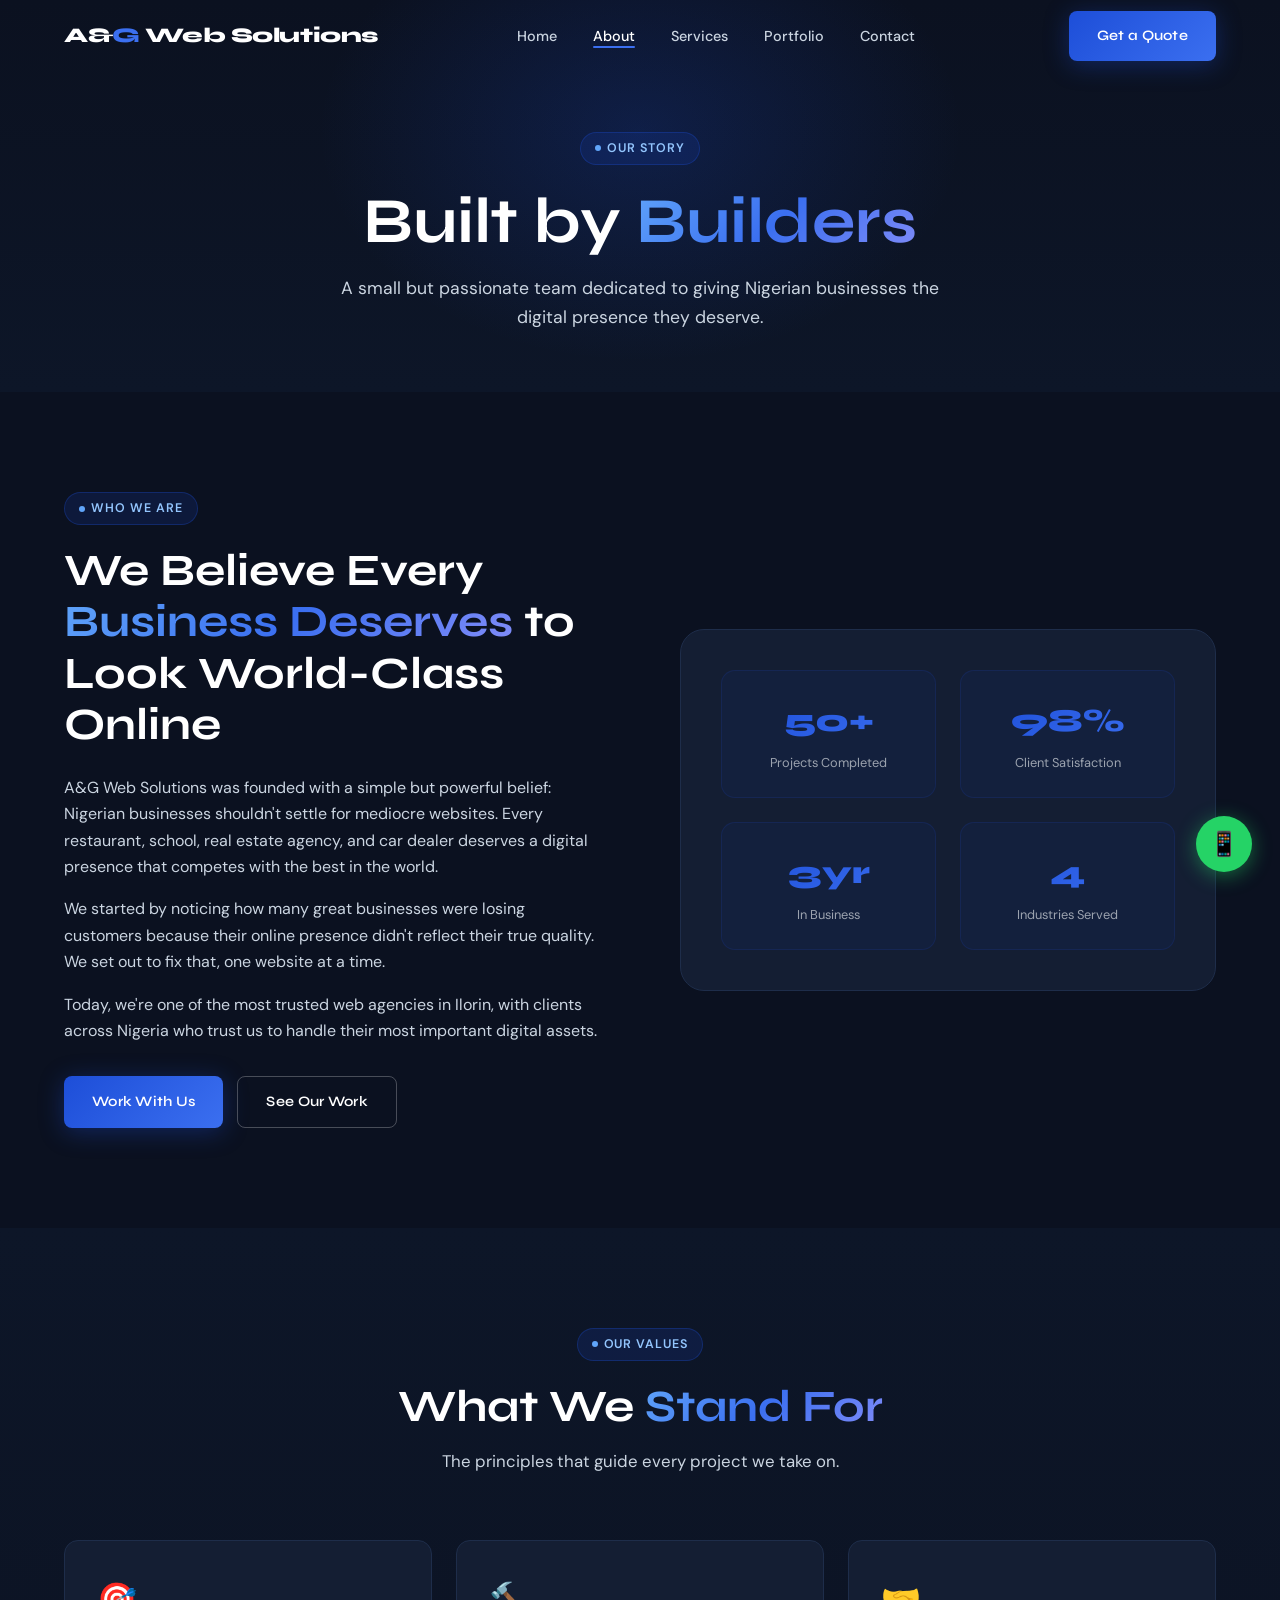
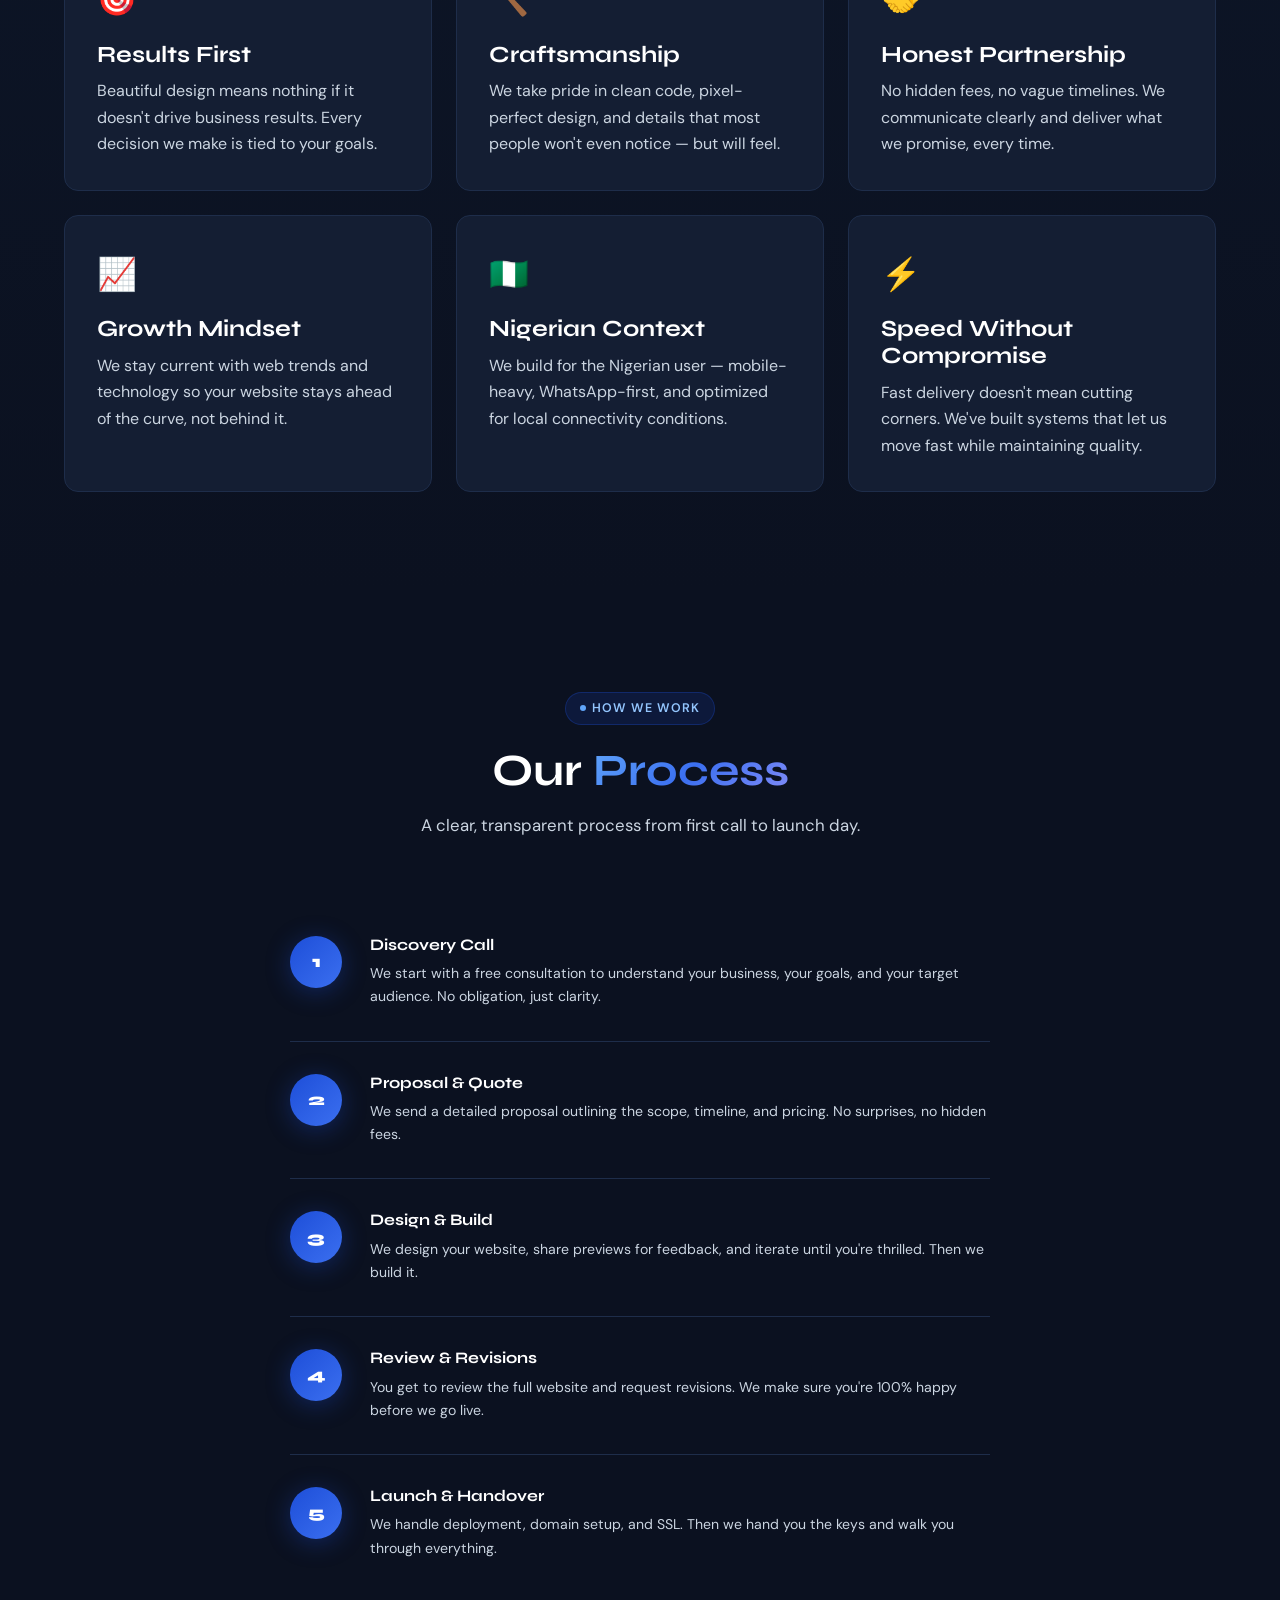
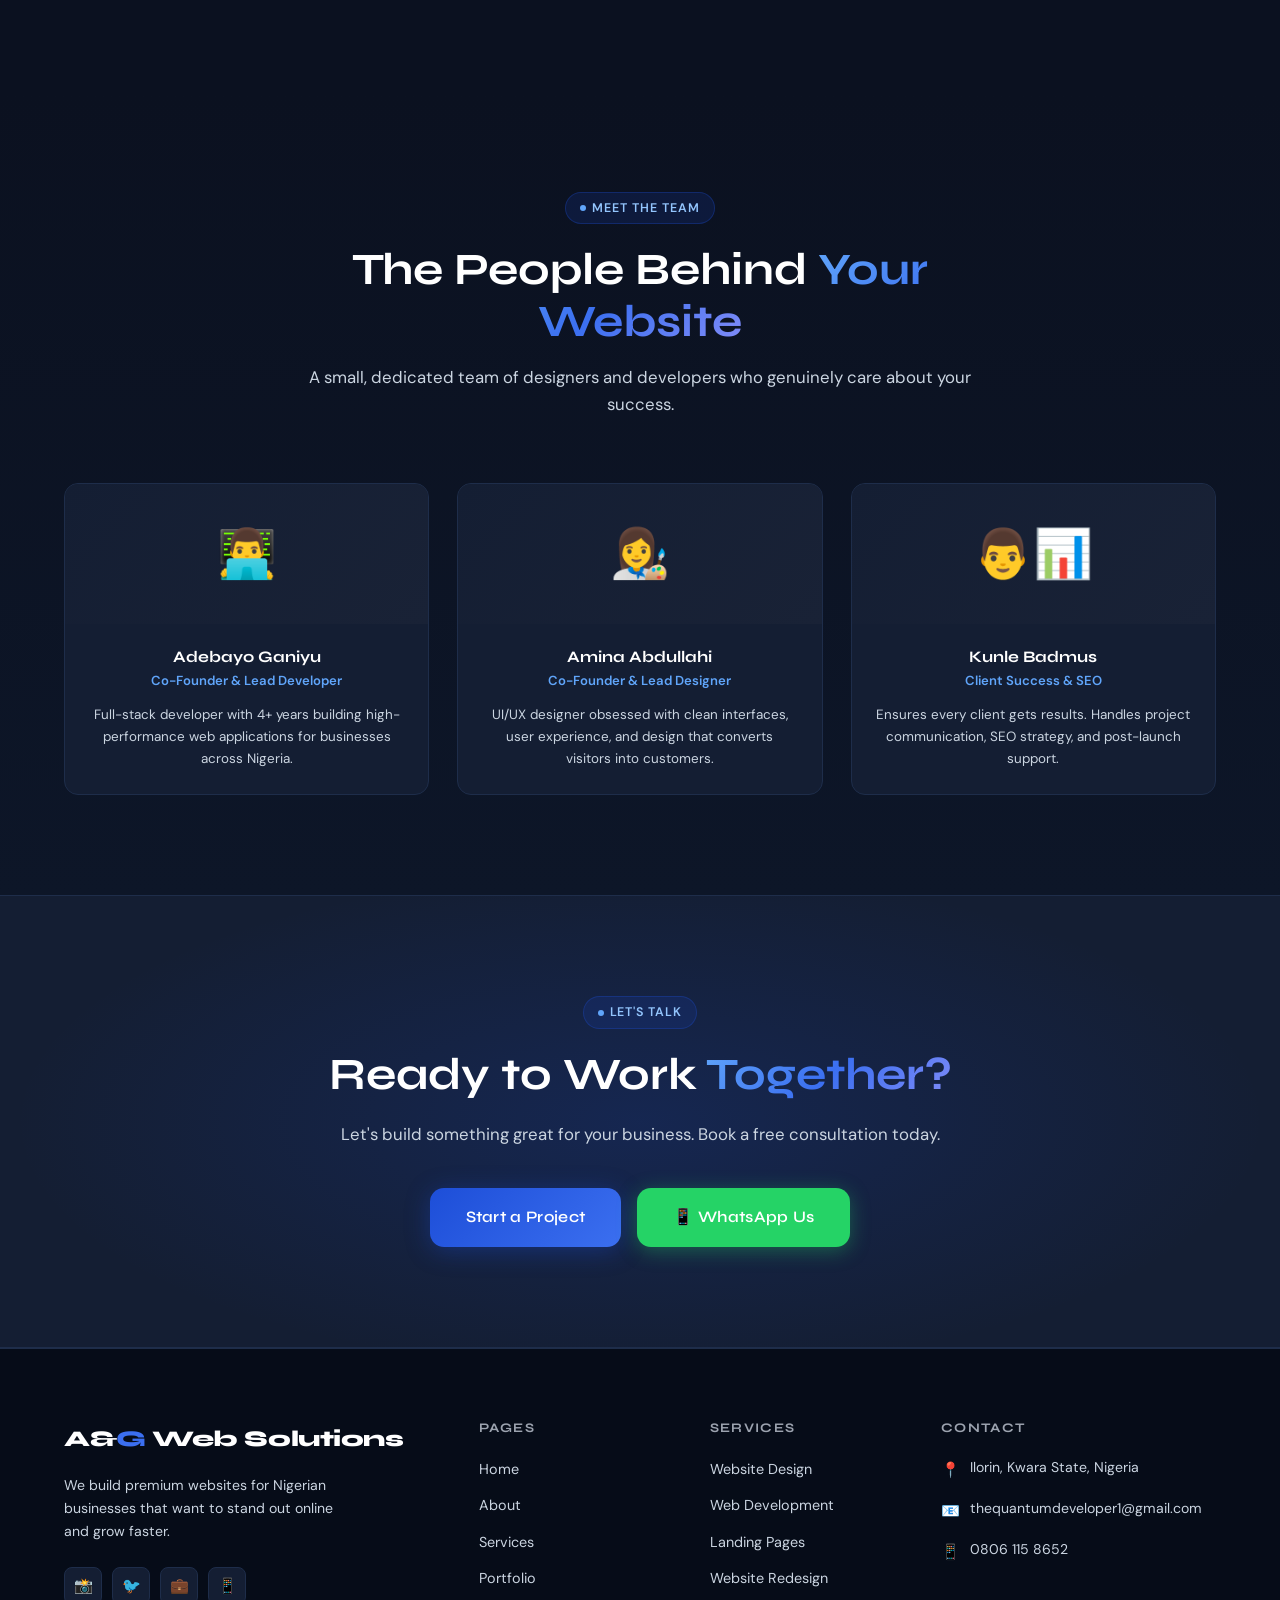
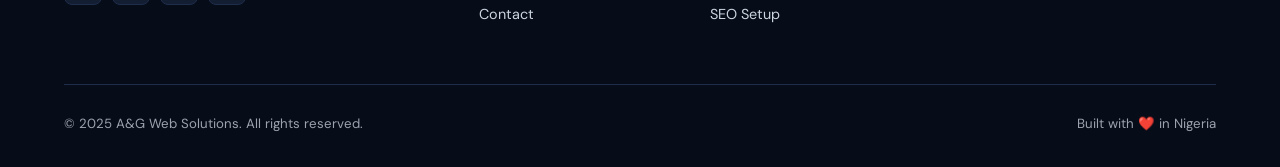
==== commit c0ce1ab1: "#2" ====
--- a/agency-portfolio/agency-portfolio/about.html
+++ b/agency-portfolio/agency-portfolio/about.html
@@ -221,7 +221,7 @@
       <p>Let's build something great for your business. Book a free consultation today.</p>
       <div class="cta-btns">
         <a href="contact.html" class="btn btn-primary btn-lg">Start a Project</a>
-        <a href="https://wa.me/2348000000000" class="btn btn-whatsapp btn-lg" target="_blank" rel="noopener">📱 WhatsApp Us</a>
+        <a href="https://wa.me/2348061158652" class="btn btn-whatsapp btn-lg" target="_blank" rel="noopener">📱 WhatsApp Us</a>
       </div>
     </div>
   </div>
@@ -241,14 +241,15 @@
       <div class="footer-col"><h5>Services</h5><ul><li><a href="services.html">Website Design</a></li><li><a href="services.html">Web Development</a></li><li><a href="services.html">Landing Pages</a></li><li><a href="services.html">Website Redesign</a></li><li><a href="services.html">SEO Setup</a></li></ul></div>
       <div class="footer-col"><h5>Contact</h5>
         <div class="footer-contact-item"><span class="icon">📍</span><p>Ilorin, Kwara State, Nigeria</p></div>
-        <div class="footer-contact-item"><span class="icon">📧</span><p>hello@agwebsolutions.com.ng</p></div>
-        <div class="footer-contact-item"><span class="icon">📱</span><p>+234 800 000 0000</p></div>
+        <div class="footer-contact-item"><span class="icon">📧</span><p>thequantumdeveloper1@gmail.com</p></div>
+        <div class="footer-contact-item"><span class="icon">📱</span><p>0806 115 8652</p></div>
       </div>
     </div>
     <div class="footer-bottom"><p>&copy; 2025 A&amp;G Web Solutions. All rights reserved.</p><p>Built with ❤️ in Nigeria</p></div>
   </div>
 </footer>
-<a href="https://wa.me/2348000000000" class="wa-float" target="_blank" rel="noopener">📱</a>
+<a href="https://wa.me/2348061158652" class="wa-float" target="_blank" rel="noopener">📱</a>
 <script src="js/navbar.js"></script><script src="js/animations.js"></script><script src="js/main.js"></script>
 </body>
 </html>
+
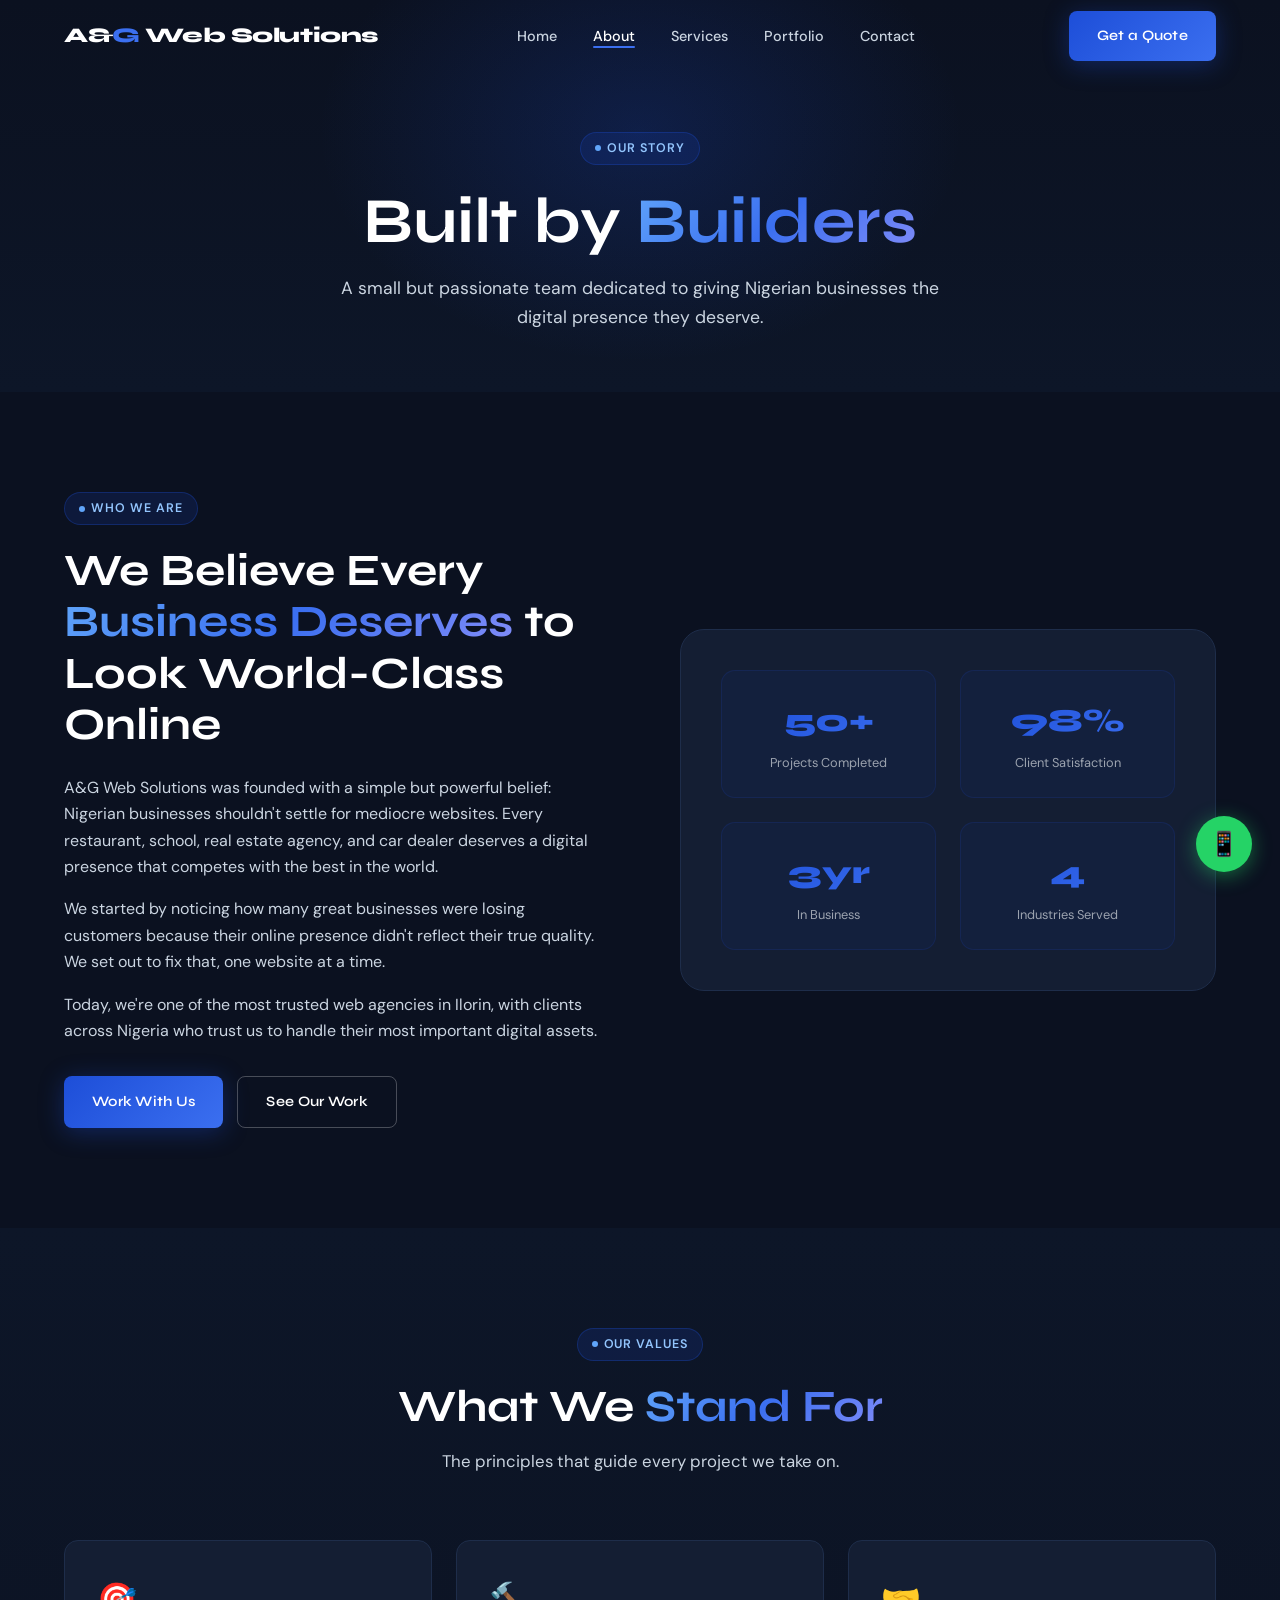
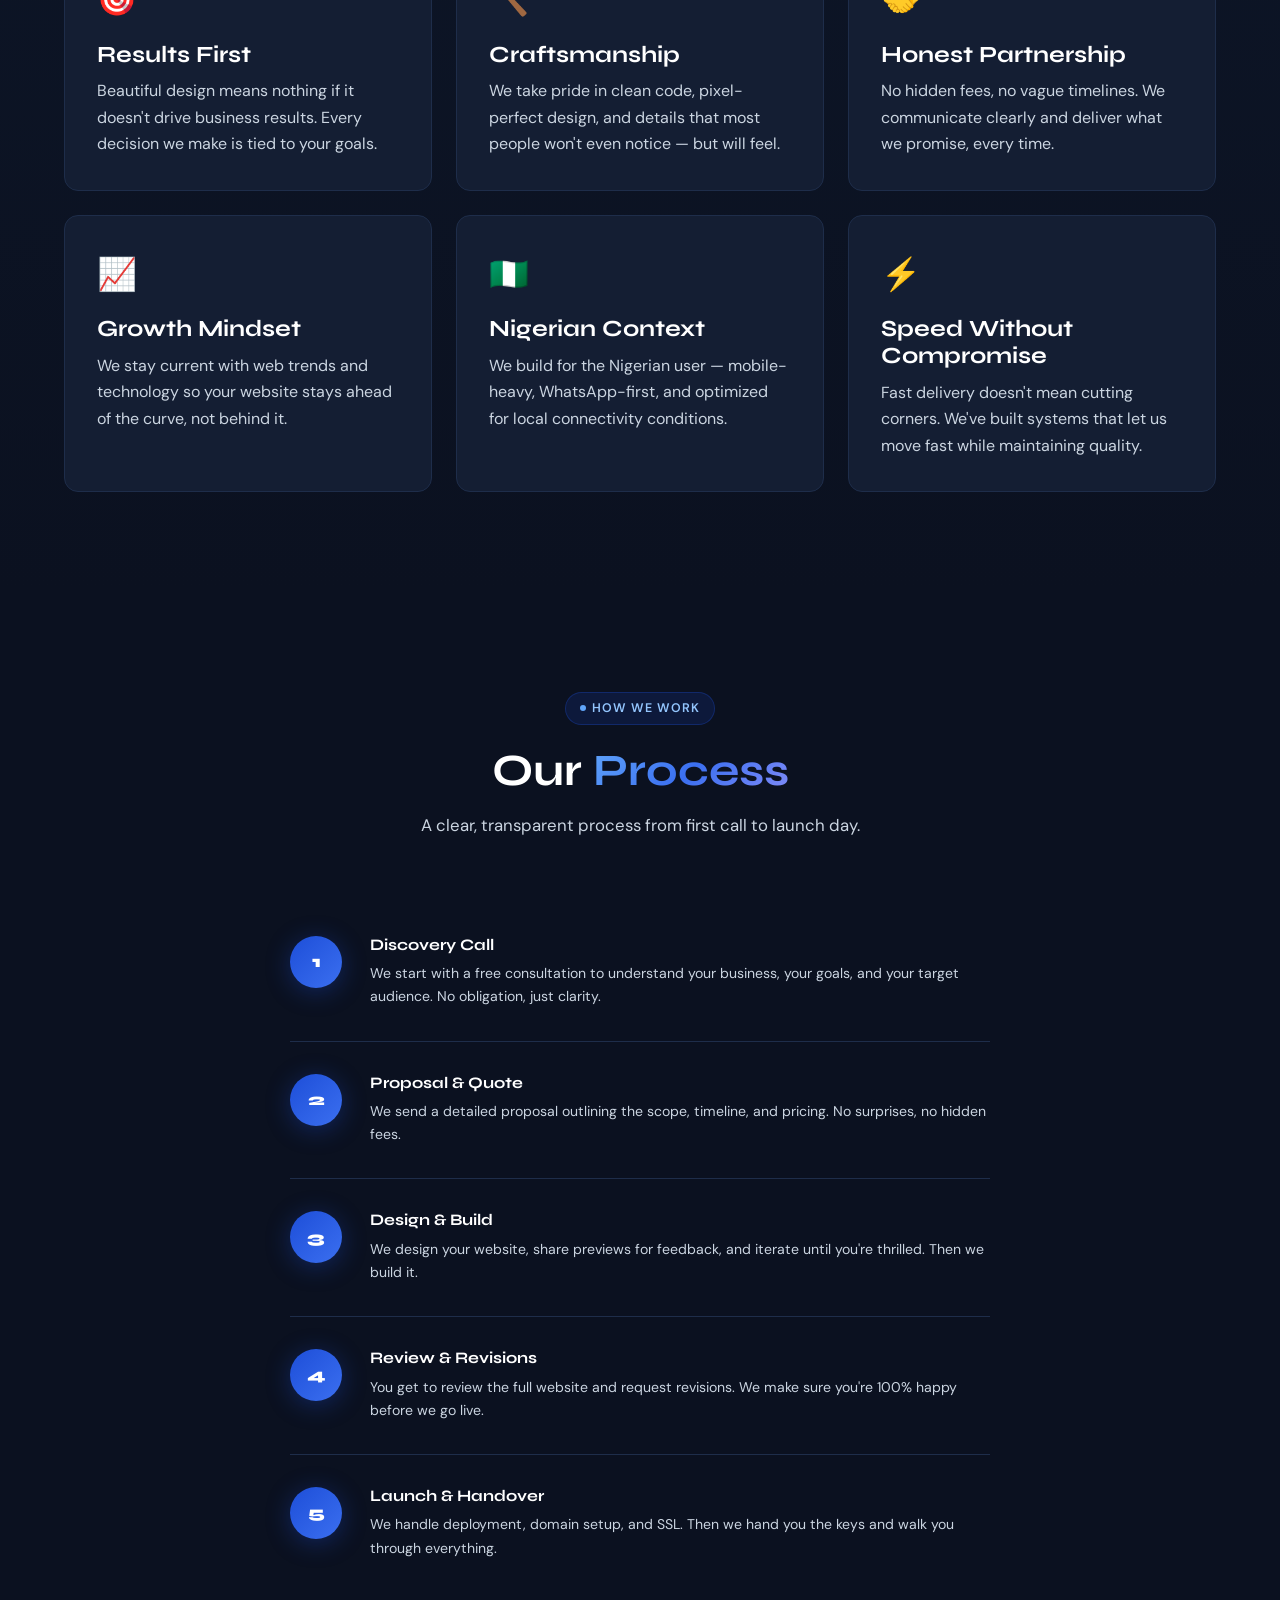
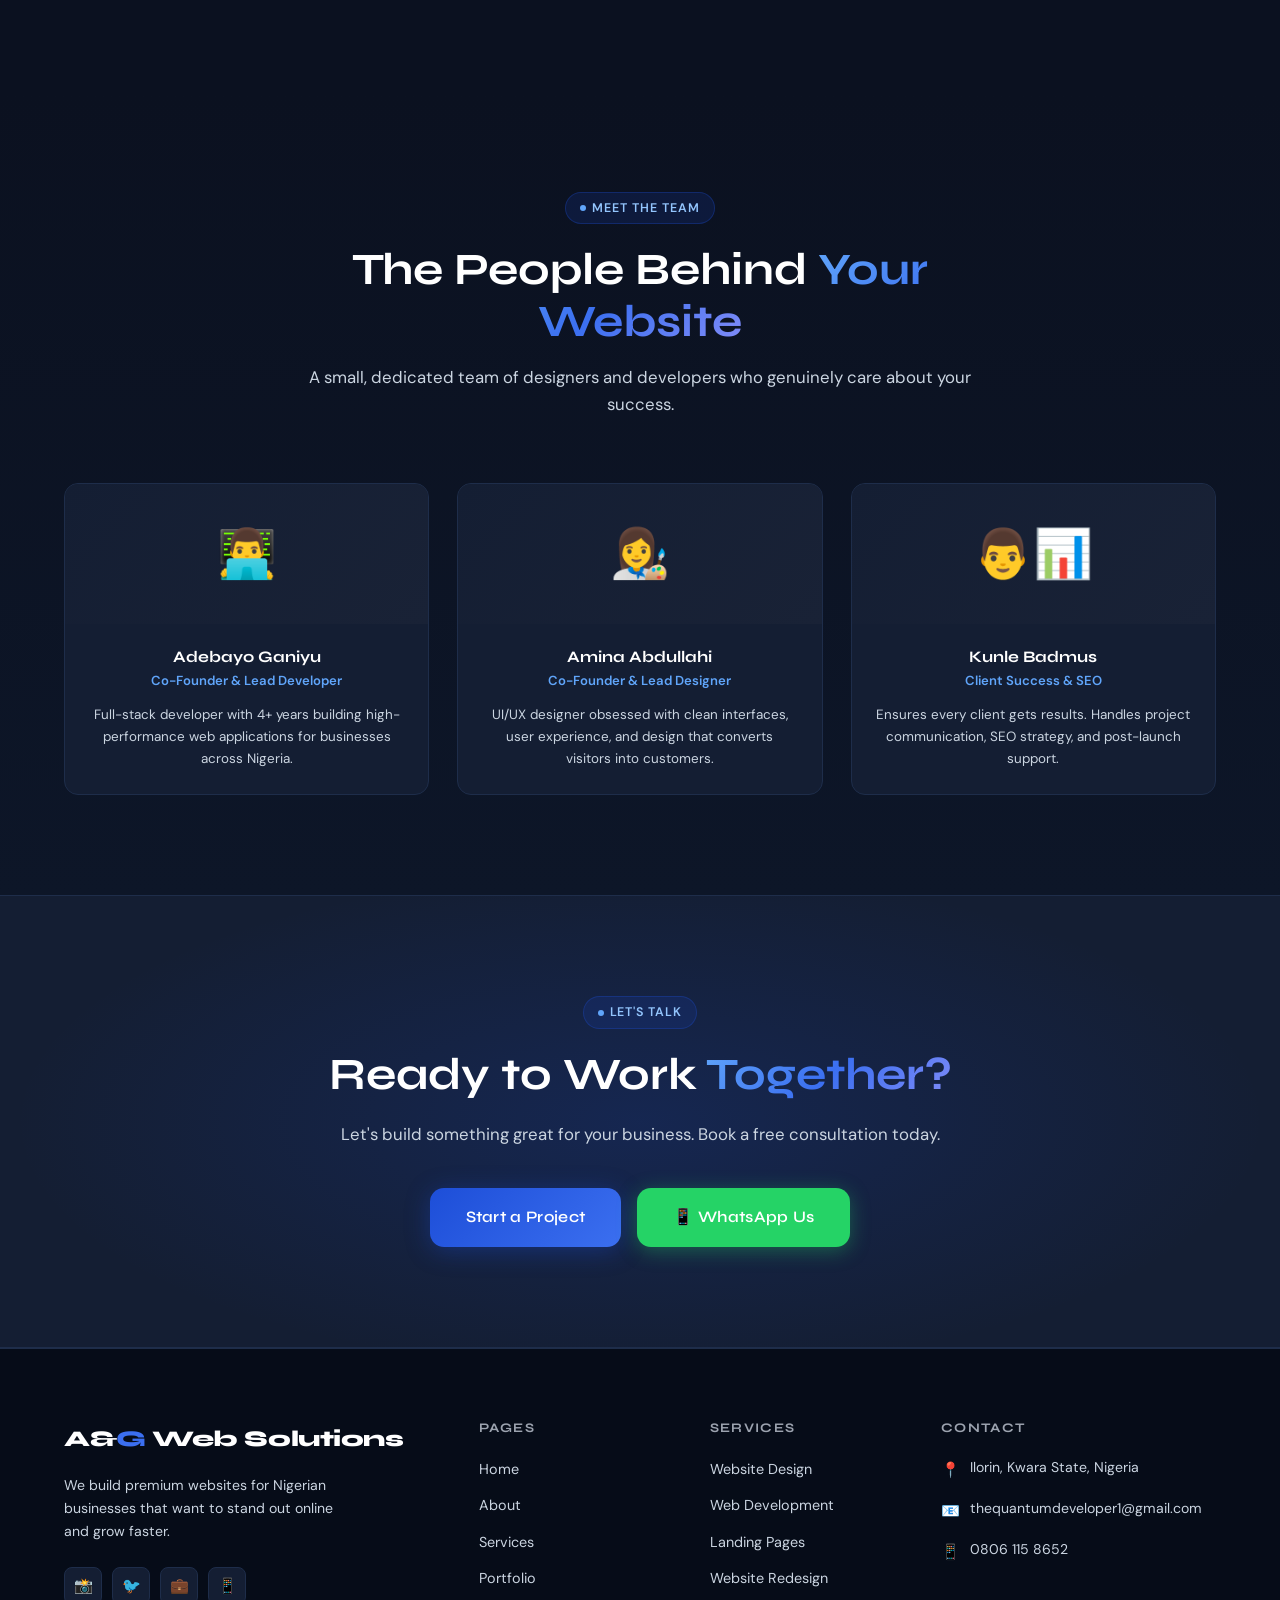
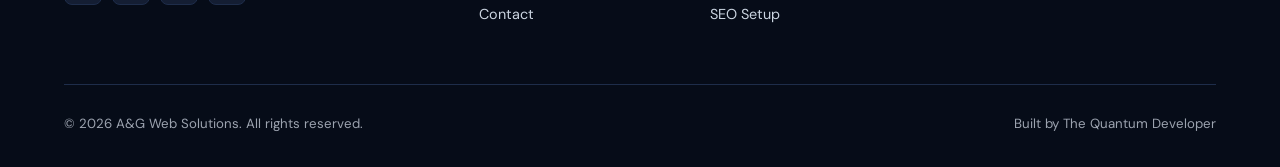
==== commit c197c06f: "#2" ====
--- a/agency-portfolio/agency-portfolio/about.html
+++ b/agency-portfolio/agency-portfolio/about.html
@@ -245,11 +245,11 @@
         <div class="footer-contact-item"><span class="icon">📱</span><p>0806 115 8652</p></div>
       </div>
     </div>
-    <div class="footer-bottom"><p>&copy; 2025 A&amp;G Web Solutions. All rights reserved.</p><p>Built with ❤️ in Nigeria</p></div>
+    <div class="footer-bottom"><p>&copy; 2026 A&amp;G Web Solutions. All rights reserved.</p><p>Built by <a href="https://my-personal-portfolio-the-quantum-c.vercel.app/">The Quantum Developer</a></p></div>
   </div>
 </footer>
 <a href="https://wa.me/2348061158652" class="wa-float" target="_blank" rel="noopener">📱</a>
 <script src="js/navbar.js"></script><script src="js/animations.js"></script><script src="js/main.js"></script>
 </body>
 </html>
-
+
